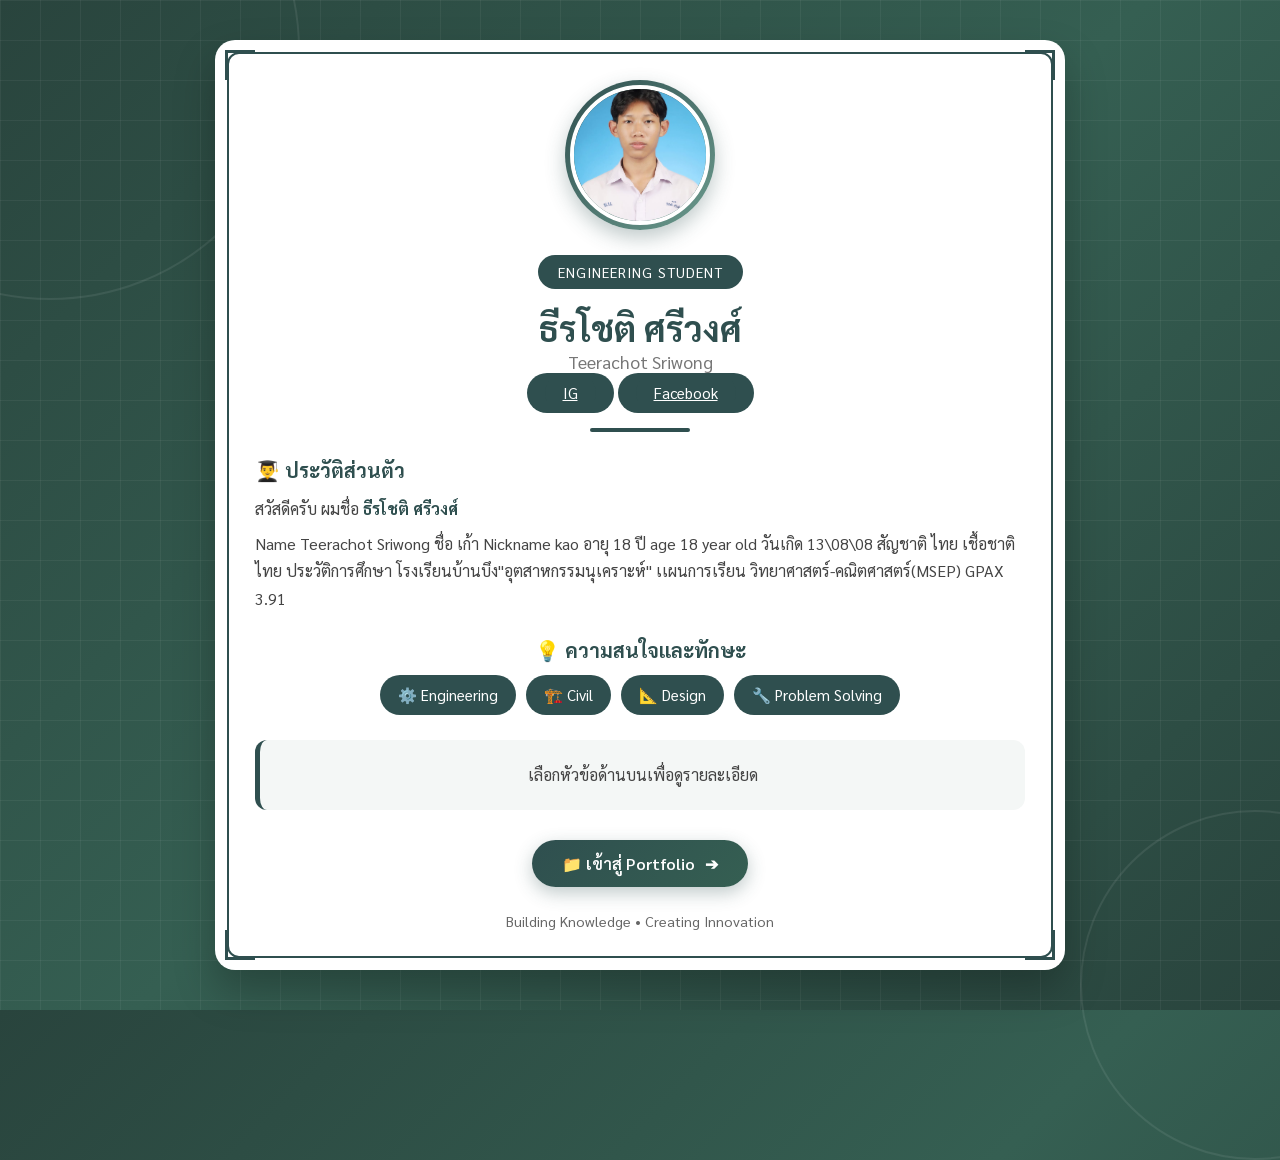
==== index.html @ f32a209f "Update index.html" ====
<!DOCTYPE html>
<html lang="th">
<head>
    <meta charset="UTF-8">
    <meta name="viewport" content="width=device-width, initial-scale=1.0">

    <meta name="description" content="Portfolio - Teerachot Sriwong">
    <title>โปรไฟล์ | Teerachot Sriwong</title>

    <link rel="preconnect" href="https://fonts.googleapis.com">
    <link rel="preconnect" href="https://fonts.gstatic.com" crossorigin>

    <link href="https://fonts.googleapis.com/css2?family=Sarabun:wght@300;400;600;700&display=swap" rel="stylesheet">

    <link rel="stylesheet" href="style.css">
</head>

<body>

    <!-- Background -->
    <div class="circle circle1"></div>
    <div class="circle circle2"></div>

    <div class="light l1"></div>
    <div class="light l2"></div>
    <div class="light l3"></div>
    <div class="light l4"></div>
    <div class="light l5"></div>
    <div class="light l6"></div>
    <div class="light l7"></div>
    <div class="light l8"></div>
    <div class="light l9"></div>
    <div class="light l10"></div>


    <!-- Main Profile -->
    <main class="card">

        <div class="corner tl"></div>
        <div class="corner tr"></div>
        <div class="corner bl"></div>
        <div class="corner br"></div>


        <!-- Profile Image -->
        <div class="profile-image">
            <img src="Kao.jpg" alt="รูปโปรไฟล์ Teerachot Sriwong">
        </div>


        <!-- Status -->
        <div class="badge">
            ENGINEERING STUDENT
        </div>


        <!-- Name -->
        <h1>
            ธีรโชติ ศรีวงศ์
        </h1>

        <p class="english-name">
            Teerachot Sriwong
        </p>

         <div>

            <button class="tag">
                <a href="https://www.instagram.com/tee_.xyz/" class="tag">
                    IG
                </a>
            </button>

            <button class="tag">
                <a href="https://www.facebook.com/teerachot.kup" class="tag">
                    Facebook
                </a>
            </button>

        </div>

        <div class="line"></div>


        <!-- About -->
        <section class="about">

            <h2>👨‍🎓 ประวัติส่วนตัว</h2>

            <p>
                สวัสดีครับ ผมชื่อ
                <span class="highlight">ธีรโชติ ศรีวงศ์</span>
            </p>

            <p>
                Name Teerachot Sriwong
                ชื่อ เก้า
                Nickname kao
                อายุ 18 ปี
                age 18 year old
                วันเกิด 13\08\08
                สัญชาติ ไทย
                เชื้อชาติ ไทย
                ประวัติการศึกษา โรงเรียนบ้านบึง"อุตสาหกรรมนุเคราะห์"
                เเผนการเรียน วิทยาศาสตร์-คณิตศาสตร์(MSEP)
                GPAX 3.91
            </p>

        </section>


        <!-- Skills -->
        <section class="skills">

            <h2>💡 ความสนใจและทักษะ</h2>

            <div class="tags">

                <button class="tag"
                    onclick="showInfo('engineering', event)">
                    ⚙️ Engineering
                </button>

                <button class="tag"
                    onclick="showInfo('civil', event)">
                    🏗️ Civil
                </button>

                <button class="tag"
                    onclick="showInfo('design', event)">
                    📐 Design
                </button>

                <button class="tag"
                    onclick="showInfo('problem', event)">
                    🔧 Problem Solving
                </button>

            </div>

        </section>


        <!-- Dynamic Info -->
        <div id="infoBox" class="info-box show">
            เลือกหัวข้อด้านบนเพื่อดูรายละเอียด
        </div>


        <!-- Portfolio Button -->
        <div class="next-btn-container">

            <a href="portfolio.html" class="next-btn">
                📁 เข้าสู่ Portfolio
                <span>➔</span>
            </a>

        </div>


        <footer class="footer">
            Building Knowledge • Creating Innovation
        </footer>

    </main>


    <script>

        const content = {

            engineering:
                "⚙️ Engineering คือการประยุกต์ใช้วิทยาศาสตร์ คณิตศาสตร์ และความคิดสร้างสรรค์เพื่อแก้ปัญหาในโลกจริง",

            civil:
                "🏗️ Civil Engineering เกี่ยวข้องกับการออกแบบและก่อสร้างอาคาร ถนน สะพาน เขื่อน และโครงสร้างพื้นฐาน",

            design:
                "📐 Design คือการออกแบบ วางแผน และพัฒนาระบบหรือโครงสร้างให้มีประสิทธิภาพและปลอดภัย",

            problem:
                "🔧 Problem Solving คือหัวใจของงานวิศวกรรมในการวิเคราะห์และแก้ปัญหาอย่างเป็นระบบ"

        };


        function showInfo(type, event) {

            const btn = event.currentTarget;

            document
                .querySelectorAll('.tag')
                .forEach(b => b.classList.remove('active'));

            btn.classList.add('active');

            const box = document.getElementById('infoBox');

            box.classList.remove('show');

            setTimeout(() => {

                box.innerHTML = content[type];

                box.classList.add('show');

            }, 150);

        }

    </script>

</body>
</html>
---- style.css ----
* {
    margin: 0;
    padding: 0;
    box-sizing: border-box;
}


body {

    font-family: 'Sarabun', sans-serif;

    min-height: 100vh;

    display: flex;
    justify-content: center;
    align-items: center;

    padding: 40px 20px;

    overflow-x: hidden;

    position: relative;

    background:
        linear-gradient(
            135deg,
            #29443d,
            #355f52,
            #29443d
        );
}


/* =========================
   BACKGROUND GRID
========================= */

body::before {

    content: "";

    position: absolute;

    inset: 0;

    background:

        linear-gradient(
            rgba(255,255,255,0.05) 1px,
            transparent 1px
        ),

        linear-gradient(
            90deg,
            rgba(255,255,255,0.05) 1px,
            transparent 1px
        );

    background-size: 40px 40px;

    animation: gridMove 20s linear infinite;

    pointer-events: none;
}


@keyframes gridMove {

    from {
        transform: translate(0,0);
    }

    to {
        transform: translate(-40px,-40px);
    }

}


/* =========================
   CIRCLES
========================= */

.circle {

    position: absolute;

    border:
        2px solid
        rgba(255,255,255,0.08);

    border-radius: 50%;

    pointer-events: none;
}


.circle1 {

    width: 500px;
    height: 500px;

    top: -200px;
    left: -200px;

    animation:
        rotateSlow 40s linear infinite;
}


.circle2 {

    width: 350px;
    height: 350px;

    bottom: -150px;
    right: -150px;

    animation:
        rotateSlow 30s linear infinite reverse;
}


@keyframes rotateSlow {

    from {
        transform: rotate(0deg);
    }

    to {
        transform: rotate(360deg);
    }

}


/* =========================
   FLOATING LIGHTS
========================= */

.light {

    position: absolute;

    top: -100px;

    width: 6px;
    height: 6px;

    border-radius: 50%;

    background: white;

    box-shadow:
        0 0 10px white,
        0 0 20px #b8ffe0,
        0 0 35px #7fffd4;

    animation:
        fall linear infinite,
        twinkle 3s ease-in-out infinite;

    pointer-events: none;
}


.l1 { left: 5%;  animation-duration: 12s; }
.l2 { left: 15%; animation-duration: 18s; }
.l3 { left: 25%; animation-duration: 15s; }
.l4 { left: 35%; animation-duration: 20s; }
.l5 { left: 45%; animation-duration: 13s; }
.l6 { left: 55%; animation-duration: 17s; }
.l7 { left: 65%; animation-duration: 14s; }
.l8 { left: 75%; animation-duration: 19s; }
.l9 { left: 85%; animation-duration: 16s; }
.l10 { left: 95%; animation-duration: 21s; }


@keyframes fall {

    from {
        transform: translateY(-100px);
    }

    to {
        transform: translateY(110vh);
    }

}


@keyframes twinkle {

    0%,100% {
        opacity: 0.2;
    }

    50% {
        opacity: 1;
    }

}


/* =========================
   MAIN CARD
========================= */

.card {

    position: relative;

    z-index: 10;

    width: 100%;
    max-width: 850px;

    background: white;

    border-radius: 20px;

    padding: 40px;

    text-align: center;

    box-shadow:
        0 20px 40px
        rgba(0,0,0,0.25);

    animation:
        fadeUp 1s ease;
}


.card::before {

    content: "";

    position: absolute;

    inset: 12px;

    border:
        2px solid #2f4f4f;

    border-radius: 12px;

    pointer-events: none;
}


/* =========================
   CORNER BRACKETS
========================= */

.corner {

    position: absolute;

    width: 30px;
    height: 30px;

    pointer-events: none;
}


.tl {

    top: 10px;
    left: 10px;

    border-top: 3px solid #2f4f4f;
    border-left: 3px solid #2f4f4f;
}


.tr {

    top: 10px;
    right: 10px;

    border-top: 3px solid #2f4f4f;
    border-right: 3px solid #2f4f4f;
}


.bl {

    bottom: 10px;
    left: 10px;

    border-bottom: 3px solid #2f4f4f;
    border-left: 3px solid #2f4f4f;
}


.br {

    bottom: 10px;
    right: 10px;

    border-bottom: 3px solid #2f4f4f;
    border-right: 3px solid #2f4f4f;
}


/* =========================
   PROFILE
========================= */

.profile-image {

    width: 150px;
    height: 150px;

    margin: 0 auto 15px;

    border-radius: 50%;

    padding: 5px;

    background:
        linear-gradient(
            135deg,
            #2f4f4f,
            #6c9b8e
        );

    box-shadow:
        0 8px 20px
        rgba(47,79,79,0.3);
}


.profile-image img {

    width: 100%;
    height: 100%;

    object-fit: cover;

    border-radius: 50%;

    border: 4px solid white;
}


.badge {

    display: inline-block;

    margin: 10px 0;

    padding: 8px 20px;

    background: #2f4f4f;

    color: white;

    border-radius: 30px;

    font-size: 0.9rem;

    letter-spacing: 1px;
}


h1 {

    color: #2f4f4f;

    font-size: 2.2rem;

    margin-top: 5px;
}


.english-name {

    color: #777;

    font-size: 1.1rem;
}


.subtitle {

    color: #555;

    font-size: 1.05rem;
}


.line {

    width: 100px;
    height: 4px;

    background: #2f4f4f;

    margin: 15px auto 25px;

    border-radius: 2px;
}


/* =========================
   ABOUT
========================= */

.about {

    margin-top: 10px;

    text-align: left;
}


.about h2,
.skills h2 {

    color: #2f4f4f;

    margin-bottom: 12px;

    font-size: 1.25rem;
}


.about p {

    color: #444;

    line-height: 1.7;

    margin-bottom: 8px;
}


.highlight {

    color: #2f4f4f;

    font-weight: 700;
}


/* =========================
   SKILLS TAGS
========================= */

.skills {

    margin-top: 25px;
}


.tags {

    display: flex;

    flex-wrap: wrap;

    justify-content: center;

    gap: 10px;
}


.tag {

    border: none;

    background: #2f4f4f;

    color: white;

    padding: 10px 18px;

    border-radius: 30px;

    cursor: pointer;

    font-family: inherit;

    font-size: 0.95rem;

    transition:
        all 0.3s ease;
}


.tag:hover {

    transform: translateY(-3px);

    background: #476f6f;
}


.tag.active {

    background: #5d8b8b;

    box-shadow:
        0 4px 10px
        rgba(0,0,0,0.15);
}


/* =========================
   INFO BOX
========================= */

.info-box {

    margin-top: 25px;

    background: #f4f7f6;

    padding: 20px;

    border-left:
        5px solid #2f4f4f;

    border-radius: 12px;

    opacity: 0;

    transform: translateY(10px);

    transition:
        all 0.4s ease;

    min-height: 70px;

    display: flex;

    align-items: center;

    justify-content: center;

    color: #444;

    line-height: 1.6;
}


.info-box.show {

    opacity: 1;

    transform: translateY(0);
}


/* =========================
   PORTFOLIO
========================= */

.portfolio-card {

    max-width: 850px;
}


.portfolio-name {

    color: #777;

    margin-top: -15px;
}


.project-list {

    display: flex;

    flex-direction: column;

    gap: 20px;

    text-align: left;
}


.project-card {

    background: #f4f7f6;

    padding: 25px;

    border-radius: 12px;

    border-left:
        5px solid #2f4f4f;

    box-shadow:
        0 4px 12px
        rgba(0,0,0,0.05);

    transition:
        all 0.3s ease;
}


.project-card:hover {

    transform: translateX(5px);

    box-shadow:
        0 6px 16px
        rgba(0,0,0,0.1);

    background: #eef3f1;
}


.project-tag {

    display: inline-block;

    padding: 4px 12px;

    background: #2f4f4f;

    color: white;

    font-size: 0.8rem;

    border-radius: 15px;

    margin-bottom: 10px;

    font-weight: 600;
}


.project-card h3 {

    color: #2f4f4f;

    font-size: 1.3rem;

    margin-bottom: 8px;
}


.project-card p {

    color: #444;

    line-height: 1.6;

    font-size: 0.98rem;
}


/* =========================
   BUTTONS
========================= */

.next-btn-container,
.btn-container {

    margin-top: 30px;
}


.next-btn,
.back-btn {

    display: inline-flex;

    align-items: center;

    justify-content: center;

    gap: 10px;

    padding: 13px 30px;

    background:
        linear-gradient(
            135deg,
            #2f4f4f,
            #355f52
        );

    color: white;

    text-decoration: none;

    border-radius: 30px;

    font-weight: 600;

    font-size: 1rem;

    box-shadow:
        0 6px 18px
        rgba(47,79,79,0.3);

    transition:
        all 0.3s ease;
}


.next-btn:hover,
.back-btn:hover {

    background:
        linear-gradient(
            135deg,
            #355f52,
            #476f6f
        );

    transform: translateY(-3px);

    box-shadow:
        0 10px 22px
        rgba(47,79,79,0.4);
}


.next-btn span,
.back-btn span {

    transition:
        transform 0.3s ease;
}


.next-btn:hover span {

    transform: translateX(5px);
}


.back-btn:hover span {

    transform: translateX(-4px);
}


/* =========================
   FOOTER
========================= */

.footer {

    margin-top: 25px;

    color: #666;

    font-size: 0.9rem;
}


/* =========================
   ANIMATION
========================= */

@keyframes fadeUp {

    from {

        opacity: 0;

        transform:
            translateY(40px);
    }

    to {

        opacity: 1;

        transform:
            translateY(0);
    }

}


/* =========================
   MOBILE
========================= */

@media (max-width: 768px) {

    body {

        padding: 20px 10px;

    }


    .card {

        padding: 30px 20px;

    }


    .profile-image {

        width: 120px;
        height: 120px;

    }


    h1 {

        font-size: 1.7rem;

    }


    .project-card {

        padding: 18px;

    }


    .tag {

        font-size: 0.85rem;

        padding: 8px 14px;

    }

}

/* =========================
   PROJECT IMAGES
========================= */

.project-image {
    width: 100%;
    height: 220px;
    margin-bottom: 18px;

    overflow: hidden;
    border-radius: 10px;

    background: #e8efec;
}

.project-image img {
    width: 100%;
    height: 100%;

    display: block;

    object-fit: cover;

    transition: transform 0.4s ease;
}

/* Zoom รูปเมื่อเอาเมาส์ชี้การ์ด */
.project-card:hover .project-image img {
    transform: scale(1.05);
}


/* =========================
   MOBILE PROJECT IMAGE
========================= */

@media (max-width: 768px) {

    .project-image {
        height: 180px;
    }

}
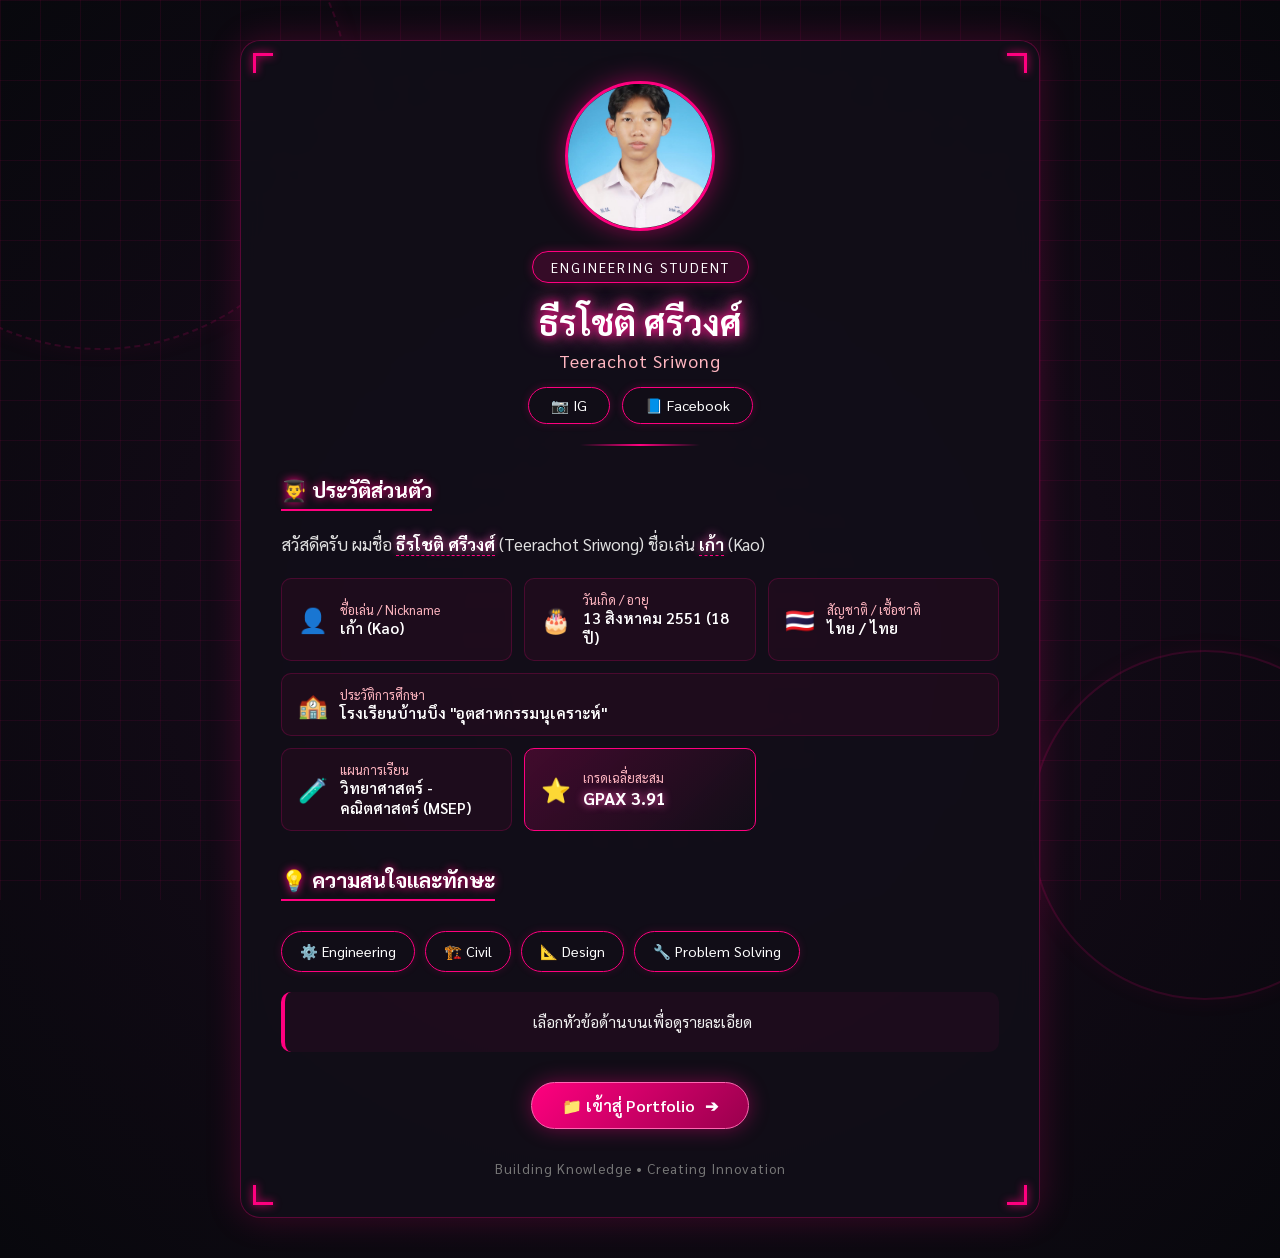
==== commit 02ffe0d0: "Update index.html" ====
--- a/index.html
+++ b/index.html
@@ -3,35 +3,401 @@
 <head>
     <meta charset="UTF-8">
     <meta name="viewport" content="width=device-width, initial-scale=1.0">
-
     <meta name="description" content="Portfolio - Teerachot Sriwong">
     <title>โปรไฟล์ | Teerachot Sriwong</title>
 
     <link rel="preconnect" href="https://fonts.googleapis.com">
     <link rel="preconnect" href="https://fonts.gstatic.com" crossorigin>
-
     <link href="https://fonts.googleapis.com/css2?family=Sarabun:wght@300;400;600;700&display=swap" rel="stylesheet">
 
-    <link rel="stylesheet" href="style.css">
+    <style>
+        :root {
+            --pink-main: #ff007f;
+            --pink-glow: #ff52b4;
+            --pink-light: #ffb6c1;
+            --bg-dark: #08080d;
+            --card-bg: rgba(18, 14, 24, 0.88);
+        }
+
+        * {
+            margin: 0;
+            padding: 0;
+            box-sizing: border-box;
+        }
+
+        body {
+            font-family: 'Sarabun', sans-serif;
+            min-height: 100vh;
+            display: flex;
+            justify-content: center;
+            align-items: center;
+            padding: 40px 20px;
+            position: relative;
+            background: radial-gradient(circle at center, #1b0c1e 0%, var(--bg-dark) 100%);
+            color: #ffffff;
+            overflow-x: hidden;
+        }
+
+        /* Cyberpunk Grid Background */
+        body::before {
+            content: "";
+            position: fixed;
+            inset: 0;
+            background: 
+                linear-gradient(rgba(255, 0, 127, 0.08) 1px, transparent 1px),
+                linear-gradient(90deg, rgba(255, 0, 127, 0.08) 1px, transparent 1px);
+            background-size: 40px 40px;
+            z-index: 0;
+        }
+
+        /* Background Animated Glows */
+        .circle {
+            position: fixed;
+            border: 2px solid rgba(255, 0, 127, 0.15);
+            border-radius: 50%;
+            pointer-events: none;
+            box-shadow: 0 0 25px rgba(255, 0, 127, 0.05);
+            z-index: 0;
+        }
+
+        .circle1 {
+            width: 500px;
+            height: 500px;
+            top: -150px;
+            left: -150px;
+            border-style: dashed;
+            animation: rotateSlow 30s linear infinite;
+        }
+
+        .circle2 {
+            width: 350px;
+            height: 350px;
+            bottom: -100px;
+            right: -100px;
+            animation: rotateSlow 20s linear infinite reverse;
+        }
+
+        @keyframes rotateSlow {
+            from { transform: rotate(0deg); }
+            to { transform: rotate(360deg); }
+        }
+
+        /* Main Profile Card */
+        .card {
+            position: relative;
+            z-index: 10;
+            width: 100%;
+            max-width: 800px;
+            background: var(--card-bg);
+            border-radius: 20px;
+            padding: 40px;
+            text-align: center;
+            backdrop-filter: blur(12px);
+            border: 1px solid rgba(255, 0, 127, 0.3);
+            box-shadow: 0 0 35px rgba(255, 0, 127, 0.2);
+        }
+
+        /* Neon Corner Brackets */
+        .corner {
+            position: absolute;
+            width: 20px;
+            height: 20px;
+            pointer-events: none;
+            filter: drop-shadow(0 0 4px var(--pink-main));
+        }
+
+        .tl { top: 12px; left: 12px; border-top: 3px solid var(--pink-main); border-left: 3px solid var(--pink-main); }
+        .tr { top: 12px; right: 12px; border-top: 3px solid var(--pink-main); border-right: 3px solid var(--pink-main); }
+        .bl { bottom: 12px; left: 12px; border-bottom: 3px solid var(--pink-main); border-left: 3px solid var(--pink-main); }
+        .br { bottom: 12px; right: 12px; border-bottom: 3px solid var(--pink-main); border-right: 3px solid var(--pink-main); }
+
+        /* Profile Image */
+        .profile-image {
+            width: 150px;
+            height: 150px;
+            margin: 0 auto 20px;
+            position: relative;
+        }
+
+        .profile-image img {
+            width: 100%;
+            height: 100%;
+            border-radius: 50%;
+            object-fit: cover;
+            border: 3px solid var(--pink-main);
+            box-shadow: 0 0 25px rgba(255, 0, 127, 0.5);
+            transition: transform 0.3s ease;
+        }
+
+        .profile-image img:hover {
+            transform: scale(1.05);
+            box-shadow: 0 0 35px var(--pink-glow);
+        }
+
+        /* Status Badge */
+        .badge {
+            display: inline-block;
+            padding: 6px 18px;
+            background: rgba(255, 0, 127, 0.15);
+            color: #ffffff;
+            border: 1px solid var(--pink-main);
+            border-radius: 30px;
+            font-size: 0.85rem;
+            letter-spacing: 2px;
+            box-shadow: 0 0 10px rgba(255, 0, 127, 0.3);
+            margin-bottom: 15px;
+        }
+
+        h1 {
+            font-size: 2.2rem;
+            color: #ffffff;
+            text-shadow: 0 0 10px var(--pink-main), 0 0 20px var(--pink-glow);
+            margin-bottom: 5px;
+        }
+
+        .english-name {
+            font-size: 1.1rem;
+            color: var(--pink-light);
+            margin-bottom: 15px;
+            letter-spacing: 1px;
+        }
+
+        /* Social Links */
+        .social-container {
+            display: flex;
+            justify-content: center;
+            gap: 12px;
+            margin-bottom: 20px;
+        }
+
+        .social-btn {
+            display: inline-block;
+            padding: 8px 22px;
+            background: rgba(18, 14, 24, 0.9);
+            border: 1px solid var(--pink-main);
+            color: #ffffff;
+            text-decoration: none;
+            border-radius: 25px;
+            font-size: 0.9rem;
+            transition: all 0.3s ease;
+            box-shadow: 0 0 8px rgba(255, 0, 127, 0.2);
+        }
+
+        .social-btn:hover {
+            background: var(--pink-main);
+            box-shadow: 0 0 20px var(--pink-glow);
+            transform: translateY(-2px);
+        }
+
+        .line {
+            width: 120px;
+            height: 2px;
+            background: linear-gradient(90deg, transparent, var(--pink-main), transparent);
+            margin: 20px auto 30px;
+        }
+
+        /* About Section */
+        .about {
+            text-align: left;
+            margin-bottom: 35px;
+        }
+
+        .about h2, .skills h2 {
+            font-size: 1.3rem;
+            color: #ffffff;
+            margin-bottom: 20px;
+            border-bottom: 2px solid var(--pink-main);
+            padding-bottom: 6px;
+            display: inline-block;
+            text-shadow: 0 0 8px var(--pink-main);
+        }
+
+        .intro-text {
+            font-size: 1.05rem;
+            color: #e0e0e0;
+            margin-bottom: 20px;
+            line-height: 1.6;
+        }
+
+        .highlight {
+            color: #ffffff;
+            font-weight: 700;
+            text-shadow: 0 0 8px var(--pink-glow);
+            border-bottom: 1px dashed var(--pink-main);
+        }
+
+        /* Info Grid */
+        .info-grid {
+            display: grid;
+            grid-template-columns: repeat(auto-fit, minmax(230px, 1fr));
+            gap: 12px;
+        }
+
+        .info-card {
+            background: rgba(255, 0, 127, 0.05);
+            border: 1px solid rgba(255, 0, 127, 0.2);
+            border-radius: 10px;
+            padding: 12px 16px;
+            display: flex;
+            align-items: center;
+            gap: 12px;
+            transition: all 0.3s ease;
+        }
+
+        .info-card:hover {
+            background: rgba(255, 0, 127, 0.12);
+            border-color: var(--pink-main);
+            transform: translateY(-2px);
+            box-shadow: 0 0 12px rgba(255, 0, 127, 0.25);
+        }
+
+        .info-card.full-width {
+            grid-column: 1 / -1;
+        }
+
+        .info-icon {
+            font-size: 1.5rem;
+        }
+
+        .info-content {
+            display: flex;
+            flex-direction: column;
+        }
+
+        .info-label {
+            font-size: 0.8rem;
+            color: var(--pink-light);
+        }
+
+        .info-value {
+            font-size: 0.95rem;
+            color: #ffffff;
+            font-weight: 600;
+        }
+
+        .gpax-card {
+            background: linear-gradient(135deg, rgba(255, 0, 127, 0.2), rgba(18, 14, 24, 0.9));
+            border-color: var(--pink-main);
+        }
+
+        .gpax-badge {
+            font-size: 1.1rem;
+            font-weight: 700;
+            color: #ffffff;
+            text-shadow: 0 0 8px var(--pink-glow);
+        }
+
+        /* Skills Tags */
+        .skills {
+            text-align: left;
+            margin-bottom: 20px;
+        }
+
+        .tags {
+            display: flex;
+            flex-wrap: wrap;
+            gap: 10px;
+            margin-top: 10px;
+        }
+
+        .tag-btn {
+            background: rgba(18, 14, 24, 0.9);
+            border: 1px solid var(--pink-main);
+            color: #ffffff;
+            padding: 10px 18px;
+            border-radius: 25px;
+            cursor: pointer;
+            font-family: inherit;
+            font-size: 0.9rem;
+            transition: all 0.3s ease;
+            box-shadow: 0 0 8px rgba(255, 0, 127, 0.15);
+        }
+
+        .tag-btn:hover, .tag-btn.active {
+            background: var(--pink-main);
+            box-shadow: 0 0 18px var(--pink-glow);
+            transform: translateY(-2px);
+        }
+
+        /* Dynamic Info Box */
+        .info-box {
+            margin-top: 20px;
+            background: rgba(255, 0, 127, 0.05);
+            padding: 18px;
+            border-left: 4px solid var(--pink-main);
+            border-radius: 10px;
+            opacity: 0;
+            transform: translateY(10px);
+            transition: all 0.3s ease;
+            min-height: 60px;
+            display: flex;
+            align-items: center;
+            justify-content: center;
+            text-align: center;
+            color: #f0f0f0;
+            font-size: 0.95rem;
+        }
+
+        .info-box.show {
+            opacity: 1;
+            transform: translateY(0);
+        }
+
+        /* Navigation Button */
+        .next-btn-container {
+            margin-top: 30px;
+        }
+
+        .next-btn {
+            display: inline-flex;
+            align-items: center;
+            gap: 10px;
+            padding: 12px 30px;
+            background: linear-gradient(135deg, #ff007f, #99004d);
+            color: #ffffff;
+            text-decoration: none;
+            border-radius: 30px;
+            font-weight: 600;
+            font-size: 1rem;
+            box-shadow: 0 0 20px rgba(255, 0, 127, 0.4);
+            transition: all 0.3s ease;
+            border: 1px solid #ff66b2;
+        }
+
+        .next-btn:hover {
+            background: linear-gradient(135deg, #ff3399, #ff007f);
+            transform: translateY(-2px);
+            box-shadow: 0 0 30px var(--pink-glow);
+        }
+
+        .next-btn span {
+            transition: transform 0.3s ease;
+        }
+
+        .next-btn:hover span {
+            transform: translateX(5px);
+        }
+
+        .footer {
+            margin-top: 30px;
+            color: #777;
+            font-size: 0.85rem;
+            letter-spacing: 1px;
+        }
+
+        @media (max-width: 600px) {
+            .card { padding: 25px 20px; }
+            .info-grid { grid-template-columns: 1fr; }
+            h1 { font-size: 1.8rem; }
+        }
+    </style>
 </head>
 
 <body>
 
-    <!-- Background -->
+    <!-- Background Glows -->
     <div class="circle circle1"></div>
     <div class="circle circle2"></div>
-
-    <div class="light l1"></div>
-    <div class="light l2"></div>
-    <div class="light l3"></div>
-    <div class="light l4"></div>
-    <div class="light l5"></div>
-    <div class="light l6"></div>
-    <div class="light l7"></div>
-    <div class="light l8"></div>
-    <div class="light l9"></div>
-    <div class="light l10"></div>
-
 
     <!-- Main Profile -->
     <main class="card">
@@ -41,122 +407,123 @@
         <div class="corner bl"></div>
         <div class="corner br"></div>
 
-
         <!-- Profile Image -->
         <div class="profile-image">
             <img src="Kao.jpg" alt="รูปโปรไฟล์ Teerachot Sriwong">
         </div>
 
-
         <!-- Status -->
         <div class="badge">
             ENGINEERING STUDENT
         </div>
 
-
         <!-- Name -->
-        <h1>
-            ธีรโชติ ศรีวงศ์
-        </h1>
-
-        <p class="english-name">
-            Teerachot Sriwong
-        </p>
-
-         <div>
-
-            <button class="tag">
-                <a href="https://www.instagram.com/tee_.xyz/" class="tag">
-                    IG
-                </a>
-            </button>
-
-            <button class="tag">
-                <a href="https://www.facebook.com/teerachot.kup" class="tag">
-                    Facebook
-                </a>
-            </button>
-
+        <h1>ธีรโชติ ศรีวงศ์</h1>
+        <p class="english-name">Teerachot Sriwong</p>
+
+        <!-- Social Links -->
+        <div class="social-container">
+            <a href="https://www.instagram.com/tee_.xyz/" target="_blank" rel="noopener noreferrer" class="social-btn">
+                📷 IG
+            </a>
+            <a href="https://www.facebook.com/teerachot.kup" target="_blank" rel="noopener noreferrer" class="social-btn">
+                📘 Facebook
+            </a>
         </div>
 
         <div class="line"></div>
 
-
-        <!-- About -->
+        <!-- About Section -->
         <section class="about">
-
             <h2>👨‍🎓 ประวัติส่วนตัว</h2>
 
-            <p>
-                สวัสดีครับ ผมชื่อ
-                <span class="highlight">ธีรโชติ ศรีวงศ์</span>
+            <p class="intro-text">
+                สวัสดีครับ ผมชื่อ <span class="highlight">ธีรโชติ ศรีวงศ์</span> (Teerachot Sriwong) ชื่อเล่น <span class="highlight">เก้า</span> (Kao)
             </p>
 
-            <p>
-                Name Teerachot Sriwong
-                ชื่อ เก้า
-                Nickname kao
-                อายุ 18 ปี
-                age 18 year old
-                วันเกิด 13\08\08
-                สัญชาติ ไทย
-                เชื้อชาติ ไทย
-                ประวัติการศึกษา โรงเรียนบ้านบึง"อุตสาหกรรมนุเคราะห์"
-                เเผนการเรียน วิทยาศาสตร์-คณิตศาสตร์(MSEP)
-                GPAX 3.91
-            </p>
-
+            <div class="info-grid">
+                <div class="info-card">
+                    <div class="info-icon">👤</div>
+                    <div class="info-content">
+                        <span class="info-label">ชื่อเล่น / Nickname</span>
+                        <span class="info-value">เก้า (Kao)</span>
+                    </div>
+                </div>
+
+                <div class="info-card">
+                    <div class="info-icon">🎂</div>
+                    <div class="info-content">
+                        <span class="info-label">วันเกิด / อายุ</span>
+                        <span class="info-value">13 สิงหาคม 2551 (18 ปี)</span>
+                    </div>
+                </div>
+
+                <div class="info-card">
+                    <div class="info-icon">🇹🇭</div>
+                    <div class="info-content">
+                        <span class="info-label">สัญชาติ / เชื้อชาติ</span>
+                        <span class="info-value">ไทย / ไทย</span>
+                    </div>
+                </div>
+
+                <div class="info-card full-width">
+                    <div class="info-icon">🏫</div>
+                    <div class="info-content">
+                        <span class="info-label">ประวัติการศึกษา</span>
+                        <span class="info-value">โรงเรียนบ้านบึง "อุตสาหกรรมนุเคราะห์"</span>
+                    </div>
+                </div>
+
+                <div class="info-card">
+                    <div class="info-icon">🧪</div>
+                    <div class="info-content">
+                        <span class="info-label">แผนการเรียน</span>
+                        <span class="info-value">วิทยาศาสตร์ - คณิตศาสตร์ (MSEP)</span>
+                    </div>
+                </div>
+
+                <div class="info-card gpax-card">
+                    <div class="info-icon">⭐</div>
+                    <div class="info-content">
+                        <span class="info-label">เกรดเฉลี่ยสะสม</span>
+                        <span class="gpax-badge">GPAX 3.91</span>
+                    </div>
+                </div>
+            </div>
         </section>
 
-
-        <!-- Skills -->
+        <!-- Skills Section -->
         <section class="skills">
-
             <h2>💡 ความสนใจและทักษะ</h2>
 
             <div class="tags">
-
-                <button class="tag"
-                    onclick="showInfo('engineering', event)">
+                <button class="tag-btn" onclick="showInfo('engineering', event)">
                     ⚙️ Engineering
                 </button>
-
-                <button class="tag"
-                    onclick="showInfo('civil', event)">
+                <button class="tag-btn" onclick="showInfo('civil', event)">
                     🏗️ Civil
                 </button>
-
-                <button class="tag"
-                    onclick="showInfo('design', event)">
+                <button class="tag-btn" onclick="showInfo('design', event)">
                     📐 Design
                 </button>
-
-                <button class="tag"
-                    onclick="showInfo('problem', event)">
+                <button class="tag-btn" onclick="showInfo('problem', event)">
                     🔧 Problem Solving
                 </button>
-
             </div>
-
         </section>
 
-
-        <!-- Dynamic Info -->
+        <!-- Dynamic Info Box -->
         <div id="infoBox" class="info-box show">
             เลือกหัวข้อด้านบนเพื่อดูรายละเอียด
         </div>
 
-
         <!-- Portfolio Button -->
         <div class="next-btn-container">
-
             <a href="portfolio.html" class="next-btn">
                 📁 เข้าสู่ Portfolio
                 <span>➔</span>
             </a>
-
         </div>
-
 
         <footer class="footer">
             Building Knowledge • Creating Innovation
@@ -164,50 +531,28 @@
 
     </main>
 
-
     <script>
-
         const content = {
-
-            engineering:
-                "⚙️ Engineering คือการประยุกต์ใช้วิทยาศาสตร์ คณิตศาสตร์ และความคิดสร้างสรรค์เพื่อแก้ปัญหาในโลกจริง",
-
-            civil:
-                "🏗️ Civil Engineering เกี่ยวข้องกับการออกแบบและก่อสร้างอาคาร ถนน สะพาน เขื่อน และโครงสร้างพื้นฐาน",
-
-            design:
-                "📐 Design คือการออกแบบ วางแผน และพัฒนาระบบหรือโครงสร้างให้มีประสิทธิภาพและปลอดภัย",
-
-            problem:
-                "🔧 Problem Solving คือหัวใจของงานวิศวกรรมในการวิเคราะห์และแก้ปัญหาอย่างเป็นระบบ"
-
+            engineering: "⚙️ Engineering คือการประยุกต์ใช้วิทยาศาสตร์ คณิตศาสตร์ และความคิดสร้างสรรค์เพื่อแก้ปัญหาในโลกจริง",
+            civil: "🏗️ Civil Engineering เกี่ยวข้องกับการออกแบบและก่อสร้างอาคาร ถนน สะพาน เขื่อน และโครงสร้างพื้นฐาน",
+            design: "📐 Design คือการออกแบบ วางแผน และพัฒนาระบบหรือโครงสร้างให้มีประสิทธิภาพและปลอดภัย",
+            problem: "🔧 Problem Solving คือหัวใจของงานวิศวกรรมในการวิเคราะห์และแก้ปัญหาอย่างเป็นระบบ"
         };
 
-
         function showInfo(type, event) {
-
             const btn = event.currentTarget;
 
-            document
-                .querySelectorAll('.tag')
-                .forEach(b => b.classList.remove('active'));
-
+            document.querySelectorAll('.tag-btn').forEach(b => b.classList.remove('active'));
             btn.classList.add('active');
 
             const box = document.getElementById('infoBox');
-
             box.classList.remove('show');
 
             setTimeout(() => {
-
                 box.innerHTML = content[type];
-
                 box.classList.add('show');
-
             }, 150);
-
-        }
-
+        }
     </script>
 
 </body>
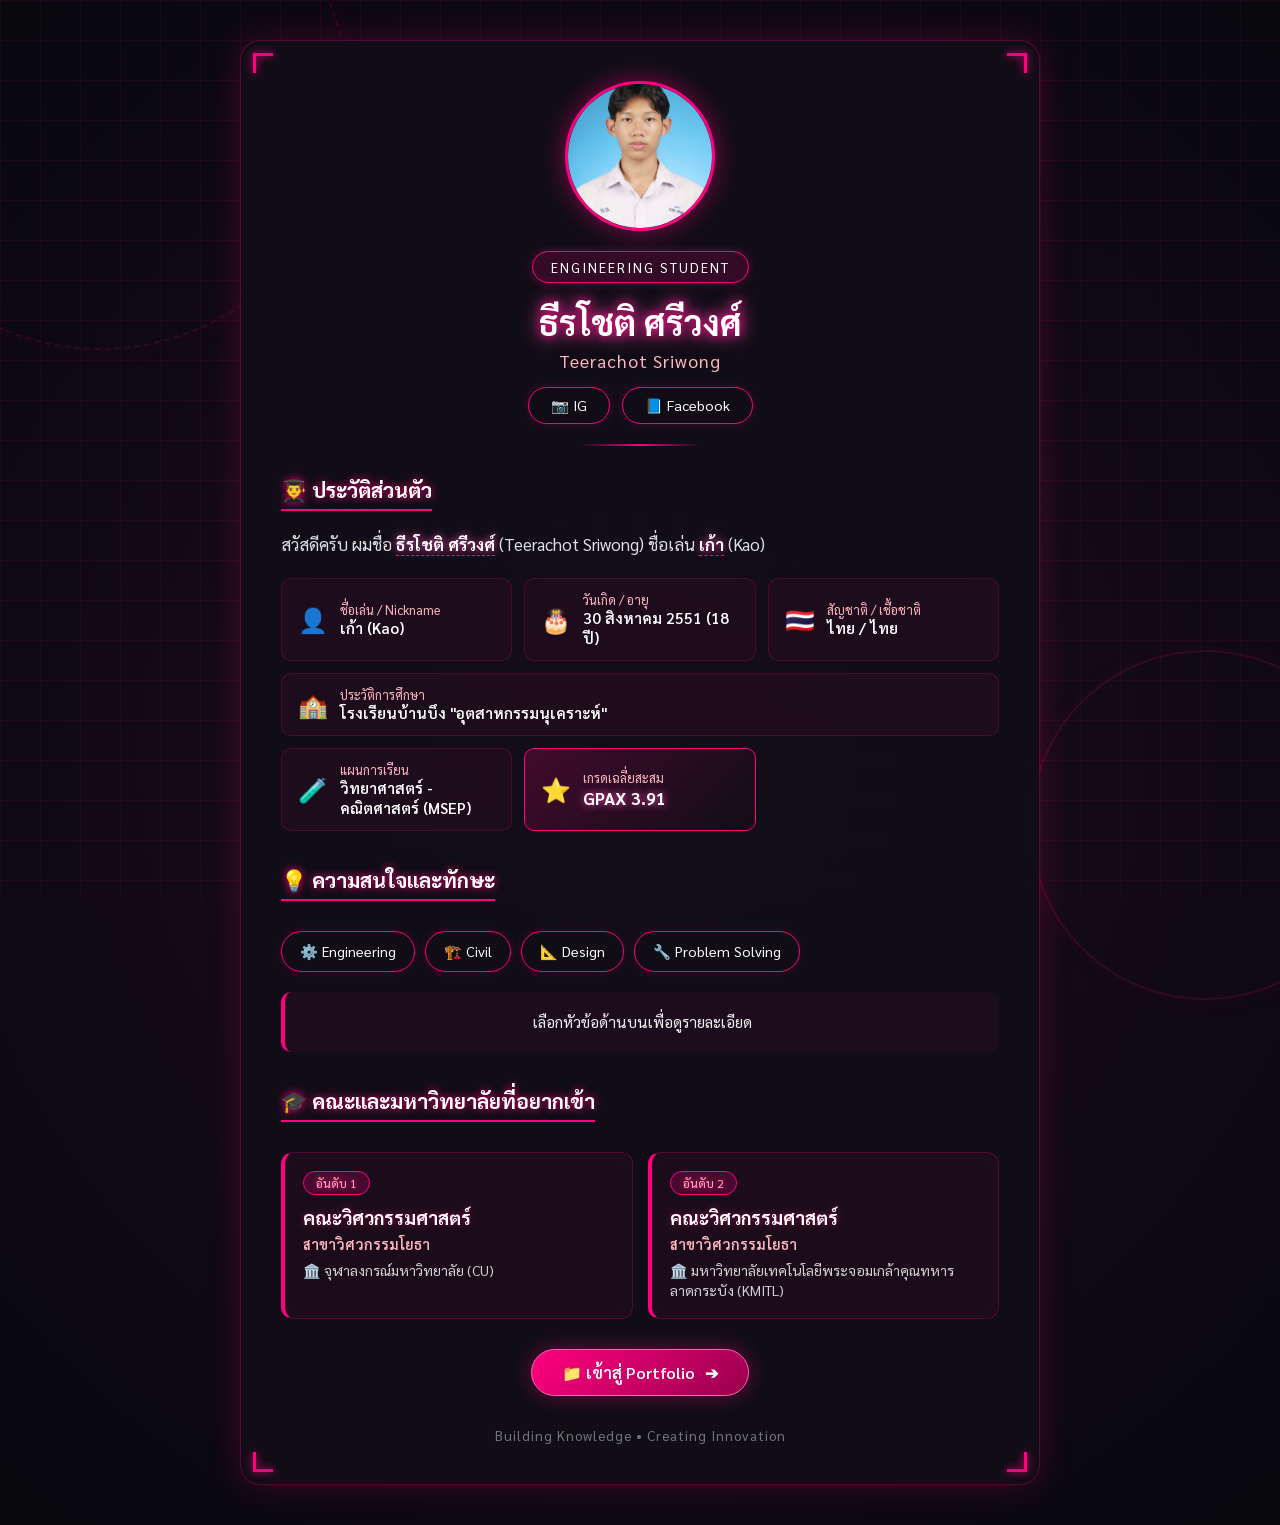
==== commit ccd7cb09: "Update index.html" ====
--- a/index.html
+++ b/index.html
@@ -202,7 +202,7 @@
             margin-bottom: 35px;
         }
 
-        .about h2, .skills h2 {
+        .about h2, .skills h2, .target-section h2 {
             font-size: 1.3rem;
             color: #ffffff;
             margin-bottom: 20px;
@@ -343,6 +343,69 @@
             transform: translateY(0);
         }
 
+        /* Target Faculty Section */
+        .target-section {
+            text-align: left;
+            margin-top: 35px;
+            margin-bottom: 25px;
+        }
+
+        .target-grid {
+            display: grid;
+            grid-template-columns: repeat(auto-fit, minmax(240px, 1fr));
+            gap: 15px;
+            margin-top: 10px;
+        }
+
+        .target-card {
+            background: rgba(255, 0, 127, 0.05);
+            border: 1px solid rgba(255, 0, 127, 0.25);
+            border-left: 4px solid var(--pink-main);
+            border-radius: 12px;
+            padding: 18px;
+            transition: all 0.3s ease;
+            backdrop-filter: blur(5px);
+        }
+
+        .target-card:hover {
+            background: rgba(255, 0, 127, 0.12);
+            border-color: var(--pink-main);
+            transform: translateY(-3px);
+            box-shadow: 0 0 15px rgba(255, 0, 127, 0.3);
+        }
+
+        .target-badge {
+            display: inline-block;
+            padding: 3px 12px;
+            background: rgba(255, 0, 127, 0.2);
+            border: 1px solid var(--pink-main);
+            border-radius: 15px;
+            font-size: 0.75rem;
+            color: var(--pink-light);
+            margin-bottom: 10px;
+            text-shadow: 0 0 5px var(--pink-main);
+        }
+
+        .target-card h3 {
+            font-size: 1.15rem;
+            color: #ffffff;
+            margin-bottom: 6px;
+            text-shadow: 0 0 6px rgba(255, 0, 127, 0.5);
+        }
+
+        .faculty-sub {
+            font-size: 0.9rem;
+            color: var(--pink-light);
+            margin-bottom: 8px;
+            font-weight: 600;
+        }
+
+        .university-name {
+            font-size: 0.88rem;
+            color: #d1d1d1;
+            line-height: 1.4;
+        }
+
         /* Navigation Button */
         .next-btn-container {
             margin-top: 30px;
@@ -387,7 +450,7 @@
 
         @media (max-width: 600px) {
             .card { padding: 25px 20px; }
-            .info-grid { grid-template-columns: 1fr; }
+            .info-grid, .target-grid { grid-template-columns: 1fr; }
             h1 { font-size: 1.8rem; }
         }
     </style>
@@ -454,7 +517,7 @@
                     <div class="info-icon">🎂</div>
                     <div class="info-content">
                         <span class="info-label">วันเกิด / อายุ</span>
-                        <span class="info-value">13 สิงหาคม 2551 (18 ปี)</span>
+                        <span class="info-value">30 สิงหาคม 2551 (18 ปี)</span>
                     </div>
                 </div>
 
@@ -517,6 +580,27 @@
             เลือกหัวข้อด้านบนเพื่อดูรายละเอียด
         </div>
 
+        <!-- Target Faculty & University Section -->
+        <section class="target-section">
+            <h2>🎓 คณะและมหาวิทยาลัยที่อยากเข้า</h2>
+
+            <div class="target-grid">
+                <div class="target-card">
+                    <span class="target-badge">อันดับ 1</span>
+                    <h3>คณะวิศวกรรมศาสตร์</h3>
+                    <p class="faculty-sub">สาขาวิศวกรรมโยธา</p>
+                    <p class="university-name">🏛️ จุฬาลงกรณ์มหาวิทยาลัย (CU)</p>
+                </div>
+
+                <div class="target-card">
+                    <span class="target-badge">อันดับ 2</span>
+                    <h3>คณะวิศวกรรมศาสตร์</h3>
+                    <p class="faculty-sub">สาขาวิศวกรรมโยธา </p>
+                    <p class="university-name">🏛️ มหาวิทยาลัยเทคโนโลยีพระจอมเกล้าคุณทหารลาดกระบัง (KMITL)</p>
+                </div>
+            </div>
+        </section>
+
         <!-- Portfolio Button -->
         <div class="next-btn-container">
             <a href="portfolio.html" class="next-btn">
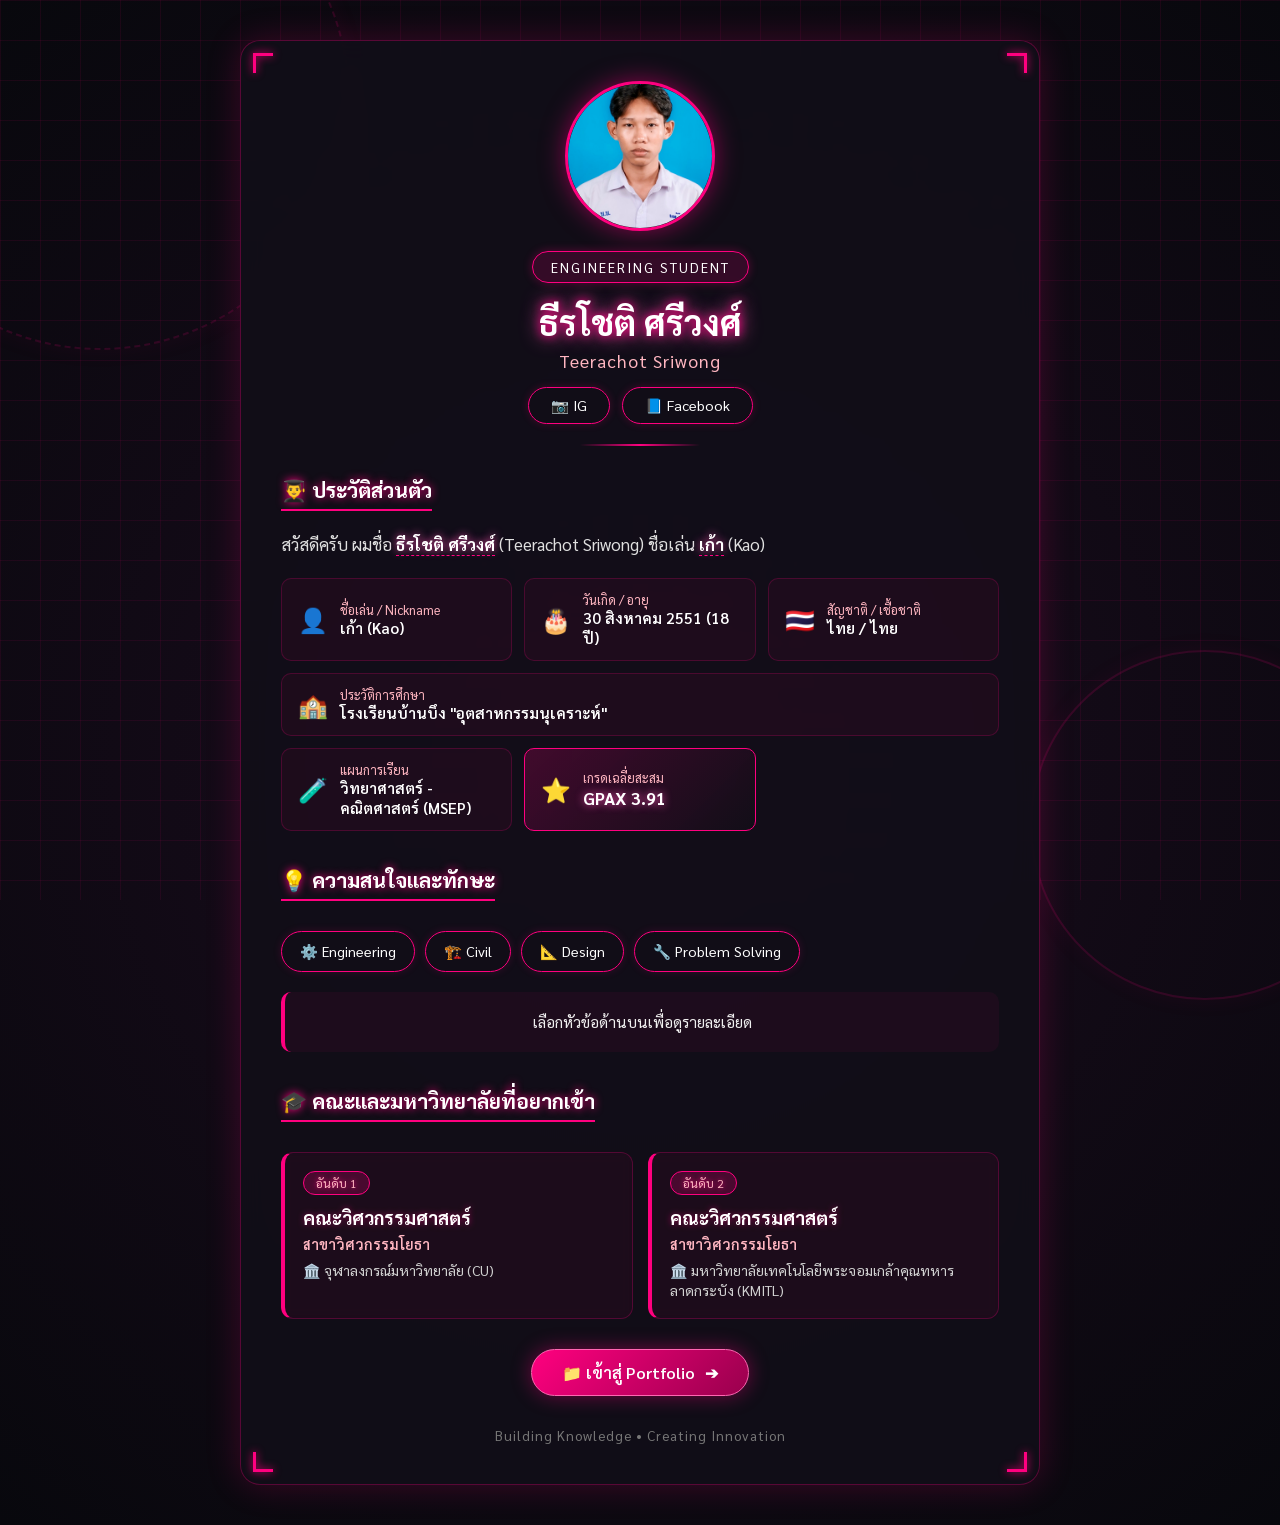
==== commit 9dbe1c03: "Update index.html" ====
--- a/index.html
+++ b/index.html
@@ -472,7 +472,7 @@
 
         <!-- Profile Image -->
         <div class="profile-image">
-            <img src="Kao.jpg" alt="รูปโปรไฟล์ Teerachot Sriwong">
+            <img src="IMG_0790.jpeg" alt="รูปโปรไฟล์ Teerachot Sriwong">
         </div>
 
         <!-- Status -->
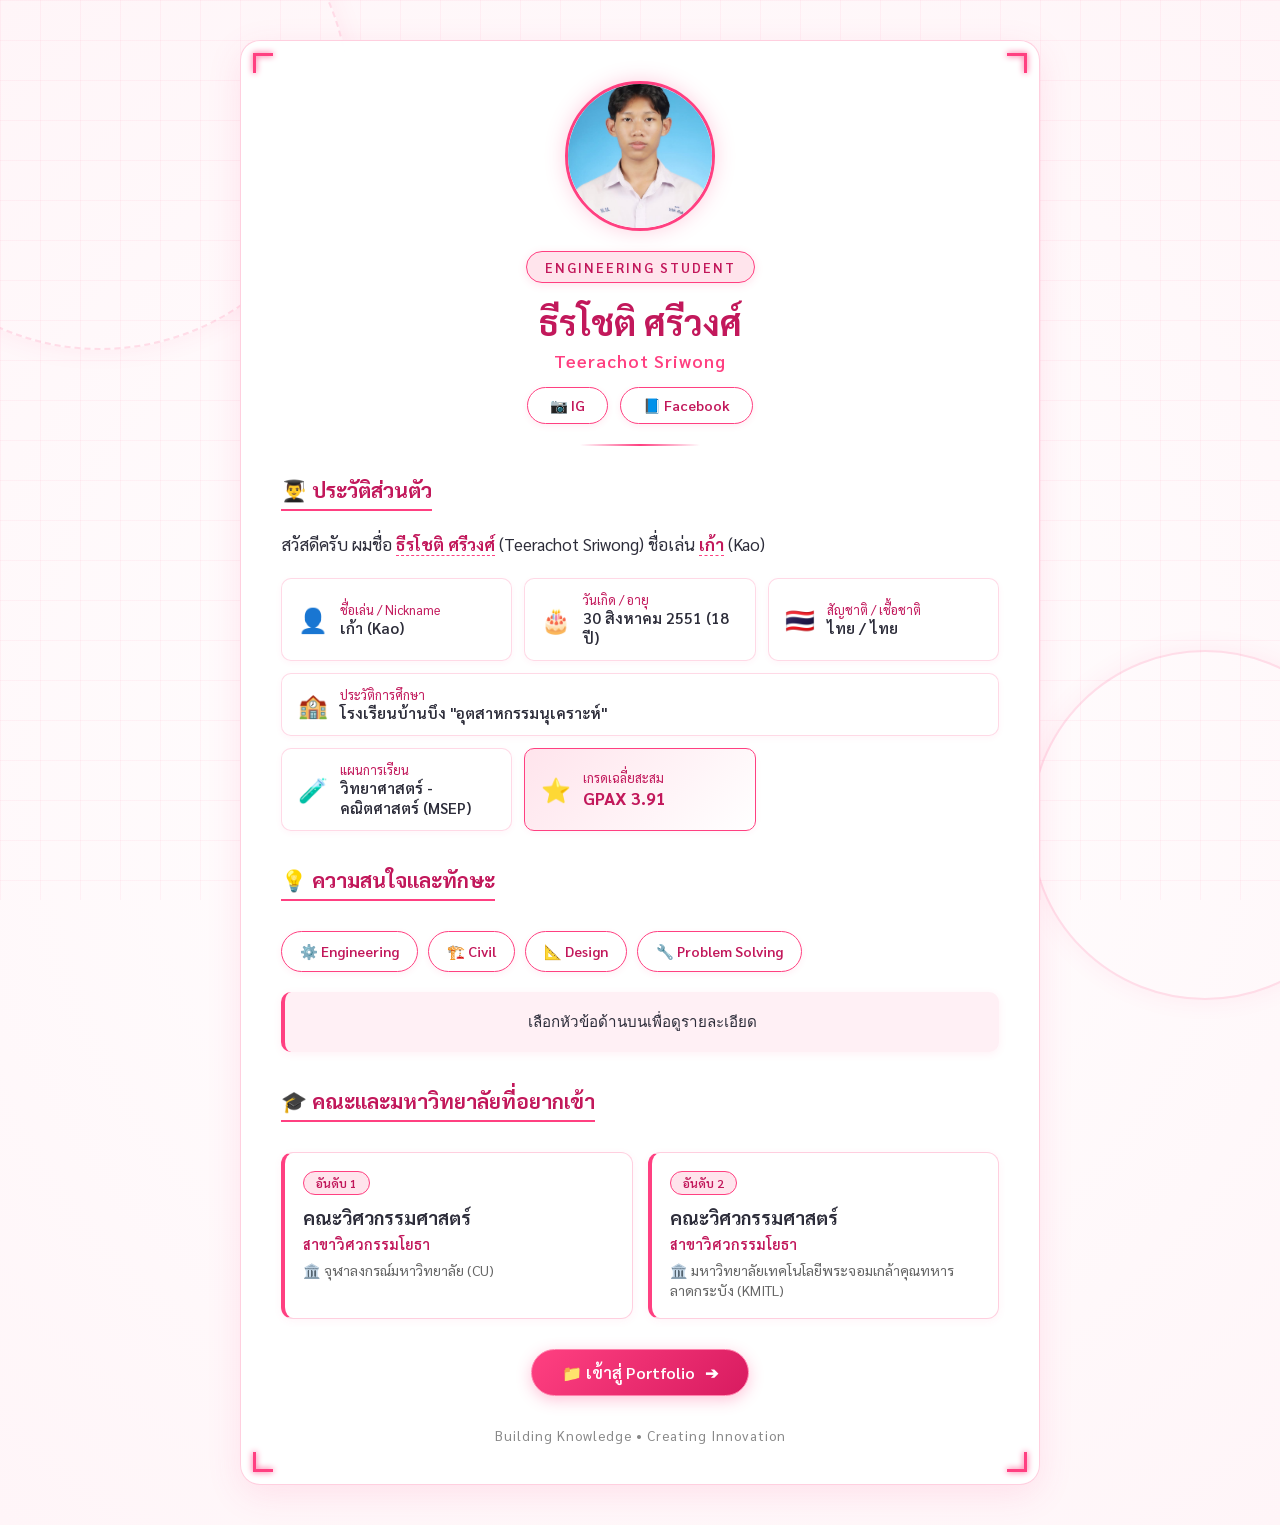
==== commit 5e2e7444: "Update index.html" ====
--- a/index.html
+++ b/index.html
@@ -12,11 +12,14 @@
 
     <style>
         :root {
-            --pink-main: #ff007f;
-            --pink-glow: #ff52b4;
-            --pink-light: #ffb6c1;
-            --bg-dark: #08080d;
-            --card-bg: rgba(18, 14, 24, 0.88);
+            --pink-main: #ff4081;
+            --pink-dark: #c2185b;
+            --pink-glow: rgba(255, 64, 129, 0.35);
+            --pink-light: #ffe4ec;
+            --bg-light: #fff5f8;
+            --card-bg: rgba(255, 255, 255, 0.94);
+            --text-main: #2d2d3a;
+            --text-muted: #666666;
         }
 
         * {
@@ -33,19 +36,19 @@
             align-items: center;
             padding: 40px 20px;
             position: relative;
-            background: radial-gradient(circle at center, #1b0c1e 0%, var(--bg-dark) 100%);
-            color: #ffffff;
+            background: radial-gradient(circle at center, #ffffff 0%, var(--bg-light) 100%);
+            color: var(--text-main);
             overflow-x: hidden;
         }
 
-        /* Cyberpunk Grid Background */
+        /* Subtle Pink Grid Background */
         body::before {
             content: "";
             position: fixed;
             inset: 0;
             background: 
-                linear-gradient(rgba(255, 0, 127, 0.08) 1px, transparent 1px),
-                linear-gradient(90deg, rgba(255, 0, 127, 0.08) 1px, transparent 1px);
+                linear-gradient(rgba(255, 64, 129, 0.05) 1px, transparent 1px),
+                linear-gradient(90deg, rgba(255, 64, 129, 0.05) 1px, transparent 1px);
             background-size: 40px 40px;
             z-index: 0;
         }
@@ -53,10 +56,10 @@
         /* Background Animated Glows */
         .circle {
             position: fixed;
-            border: 2px solid rgba(255, 0, 127, 0.15);
+            border: 2px solid rgba(255, 64, 129, 0.15);
             border-radius: 50%;
             pointer-events: none;
-            box-shadow: 0 0 25px rgba(255, 0, 127, 0.05);
+            box-shadow: 0 0 25px rgba(255, 64, 129, 0.08);
             z-index: 0;
         }
 
@@ -93,8 +96,8 @@
             padding: 40px;
             text-align: center;
             backdrop-filter: blur(12px);
-            border: 1px solid rgba(255, 0, 127, 0.3);
-            box-shadow: 0 0 35px rgba(255, 0, 127, 0.2);
+            border: 1px solid rgba(255, 64, 129, 0.25);
+            box-shadow: 0 10px 35px rgba(255, 64, 129, 0.12);
         }
 
         /* Neon Corner Brackets */
@@ -103,7 +106,7 @@
             width: 20px;
             height: 20px;
             pointer-events: none;
-            filter: drop-shadow(0 0 4px var(--pink-main));
+            filter: drop-shadow(0 0 3px var(--pink-main));
         }
 
         .tl { top: 12px; left: 12px; border-top: 3px solid var(--pink-main); border-left: 3px solid var(--pink-main); }
@@ -125,41 +128,42 @@
             border-radius: 50%;
             object-fit: cover;
             border: 3px solid var(--pink-main);
-            box-shadow: 0 0 25px rgba(255, 0, 127, 0.5);
+            box-shadow: 0 0 20px rgba(255, 64, 129, 0.25);
             transition: transform 0.3s ease;
         }
 
         .profile-image img:hover {
             transform: scale(1.05);
-            box-shadow: 0 0 35px var(--pink-glow);
+            box-shadow: 0 0 30px var(--pink-glow);
         }
 
         /* Status Badge */
         .badge {
             display: inline-block;
             padding: 6px 18px;
-            background: rgba(255, 0, 127, 0.15);
-            color: #ffffff;
+            background: var(--pink-light);
+            color: var(--pink-dark);
             border: 1px solid var(--pink-main);
             border-radius: 30px;
             font-size: 0.85rem;
+            font-weight: 600;
             letter-spacing: 2px;
-            box-shadow: 0 0 10px rgba(255, 0, 127, 0.3);
+            box-shadow: 0 2px 8px rgba(255, 64, 129, 0.15);
             margin-bottom: 15px;
         }
 
         h1 {
             font-size: 2.2rem;
-            color: #ffffff;
-            text-shadow: 0 0 10px var(--pink-main), 0 0 20px var(--pink-glow);
+            color: var(--pink-dark);
             margin-bottom: 5px;
         }
 
         .english-name {
             font-size: 1.1rem;
-            color: var(--pink-light);
+            color: var(--pink-main);
             margin-bottom: 15px;
             letter-spacing: 1px;
+            font-weight: 600;
         }
 
         /* Social Links */
@@ -173,19 +177,21 @@
         .social-btn {
             display: inline-block;
             padding: 8px 22px;
-            background: rgba(18, 14, 24, 0.9);
+            background: #ffffff;
             border: 1px solid var(--pink-main);
-            color: #ffffff;
+            color: var(--pink-dark);
             text-decoration: none;
             border-radius: 25px;
             font-size: 0.9rem;
+            font-weight: 600;
             transition: all 0.3s ease;
-            box-shadow: 0 0 8px rgba(255, 0, 127, 0.2);
+            box-shadow: 0 2px 6px rgba(255, 64, 129, 0.1);
         }
 
         .social-btn:hover {
             background: var(--pink-main);
-            box-shadow: 0 0 20px var(--pink-glow);
+            color: #ffffff;
+            box-shadow: 0 0 15px var(--pink-glow);
             transform: translateY(-2px);
         }
 
@@ -204,25 +210,23 @@
 
         .about h2, .skills h2, .target-section h2 {
             font-size: 1.3rem;
-            color: #ffffff;
+            color: var(--pink-dark);
             margin-bottom: 20px;
             border-bottom: 2px solid var(--pink-main);
             padding-bottom: 6px;
             display: inline-block;
-            text-shadow: 0 0 8px var(--pink-main);
         }
 
         .intro-text {
             font-size: 1.05rem;
-            color: #e0e0e0;
+            color: var(--text-main);
             margin-bottom: 20px;
             line-height: 1.6;
         }
 
         .highlight {
-            color: #ffffff;
+            color: var(--pink-dark);
             font-weight: 700;
-            text-shadow: 0 0 8px var(--pink-glow);
             border-bottom: 1px dashed var(--pink-main);
         }
 
@@ -234,21 +238,22 @@
         }
 
         .info-card {
-            background: rgba(255, 0, 127, 0.05);
-            border: 1px solid rgba(255, 0, 127, 0.2);
+            background: #ffffff;
+            border: 1px solid rgba(255, 64, 129, 0.2);
             border-radius: 10px;
             padding: 12px 16px;
             display: flex;
             align-items: center;
             gap: 12px;
             transition: all 0.3s ease;
+            box-shadow: 0 2px 6px rgba(255, 64, 129, 0.05);
         }
 
         .info-card:hover {
-            background: rgba(255, 0, 127, 0.12);
+            background: #fff0f5;
             border-color: var(--pink-main);
             transform: translateY(-2px);
-            box-shadow: 0 0 12px rgba(255, 0, 127, 0.25);
+            box-shadow: 0 4px 12px rgba(255, 64, 129, 0.15);
         }
 
         .info-card.full-width {
@@ -266,25 +271,24 @@
 
         .info-label {
             font-size: 0.8rem;
-            color: var(--pink-light);
+            color: var(--pink-dark);
         }
 
         .info-value {
             font-size: 0.95rem;
-            color: #ffffff;
+            color: var(--text-main);
             font-weight: 600;
         }
 
         .gpax-card {
-            background: linear-gradient(135deg, rgba(255, 0, 127, 0.2), rgba(18, 14, 24, 0.9));
+            background: linear-gradient(135deg, var(--pink-light), #ffffff);
             border-color: var(--pink-main);
         }
 
         .gpax-badge {
             font-size: 1.1rem;
             font-weight: 700;
-            color: #ffffff;
-            text-shadow: 0 0 8px var(--pink-glow);
+            color: var(--pink-dark);
         }
 
         /* Skills Tags */
@@ -301,28 +305,30 @@
         }
 
         .tag-btn {
-            background: rgba(18, 14, 24, 0.9);
+            background: #ffffff;
             border: 1px solid var(--pink-main);
-            color: #ffffff;
+            color: var(--pink-dark);
             padding: 10px 18px;
             border-radius: 25px;
             cursor: pointer;
             font-family: inherit;
             font-size: 0.9rem;
+            font-weight: 600;
             transition: all 0.3s ease;
-            box-shadow: 0 0 8px rgba(255, 0, 127, 0.15);
+            box-shadow: 0 2px 6px rgba(255, 64, 129, 0.08);
         }
 
         .tag-btn:hover, .tag-btn.active {
             background: var(--pink-main);
-            box-shadow: 0 0 18px var(--pink-glow);
+            color: #ffffff;
+            box-shadow: 0 0 15px var(--pink-glow);
             transform: translateY(-2px);
         }
 
         /* Dynamic Info Box */
         .info-box {
             margin-top: 20px;
-            background: rgba(255, 0, 127, 0.05);
+            background: #fff0f5;
             padding: 18px;
             border-left: 4px solid var(--pink-main);
             border-radius: 10px;
@@ -334,8 +340,10 @@
             align-items: center;
             justify-content: center;
             text-align: center;
-            color: #f0f0f0;
+            color: var(--text-main);
             font-size: 0.95rem;
+            font-weight: 500;
+            box-shadow: 0 2px 8px rgba(255, 64, 129, 0.08);
         }
 
         .info-box.show {
@@ -358,51 +366,50 @@
         }
 
         .target-card {
-            background: rgba(255, 0, 127, 0.05);
-            border: 1px solid rgba(255, 0, 127, 0.25);
+            background: #ffffff;
+            border: 1px solid rgba(255, 64, 129, 0.25);
             border-left: 4px solid var(--pink-main);
             border-radius: 12px;
             padding: 18px;
             transition: all 0.3s ease;
-            backdrop-filter: blur(5px);
+            box-shadow: 0 2px 8px rgba(255, 64, 129, 0.06);
         }
 
         .target-card:hover {
-            background: rgba(255, 0, 127, 0.12);
+            background: #fff0f5;
             border-color: var(--pink-main);
             transform: translateY(-3px);
-            box-shadow: 0 0 15px rgba(255, 0, 127, 0.3);
+            box-shadow: 0 4px 15px rgba(255, 64, 129, 0.15);
         }
 
         .target-badge {
             display: inline-block;
             padding: 3px 12px;
-            background: rgba(255, 0, 127, 0.2);
+            background: var(--pink-light);
             border: 1px solid var(--pink-main);
             border-radius: 15px;
             font-size: 0.75rem;
-            color: var(--pink-light);
+            font-weight: 600;
+            color: var(--pink-dark);
             margin-bottom: 10px;
-            text-shadow: 0 0 5px var(--pink-main);
         }
 
         .target-card h3 {
             font-size: 1.15rem;
-            color: #ffffff;
+            color: var(--text-main);
             margin-bottom: 6px;
-            text-shadow: 0 0 6px rgba(255, 0, 127, 0.5);
         }
 
         .faculty-sub {
             font-size: 0.9rem;
-            color: var(--pink-light);
+            color: var(--pink-dark);
             margin-bottom: 8px;
             font-weight: 600;
         }
 
         .university-name {
             font-size: 0.88rem;
-            color: #d1d1d1;
+            color: var(--text-muted);
             line-height: 1.4;
         }
 
@@ -416,21 +423,21 @@
             align-items: center;
             gap: 10px;
             padding: 12px 30px;
-            background: linear-gradient(135deg, #ff007f, #99004d);
+            background: linear-gradient(135deg, #ff4081, #d81b60);
             color: #ffffff;
             text-decoration: none;
             border-radius: 30px;
             font-weight: 600;
             font-size: 1rem;
-            box-shadow: 0 0 20px rgba(255, 0, 127, 0.4);
+            box-shadow: 0 4px 15px rgba(255, 64, 129, 0.3);
             transition: all 0.3s ease;
-            border: 1px solid #ff66b2;
+            border: 1px solid #ff80ab;
         }
 
         .next-btn:hover {
-            background: linear-gradient(135deg, #ff3399, #ff007f);
+            background: linear-gradient(135deg, #ff80ab, #ff4081);
             transform: translateY(-2px);
-            box-shadow: 0 0 30px var(--pink-glow);
+            box-shadow: 0 6px 20px rgba(255, 64, 129, 0.4);
         }
 
         .next-btn span {
@@ -443,7 +450,7 @@
 
         .footer {
             margin-top: 30px;
-            color: #777;
+            color: #888888;
             font-size: 0.85rem;
             letter-spacing: 1px;
         }
@@ -472,7 +479,7 @@
 
         <!-- Profile Image -->
         <div class="profile-image">
-            <img src="IMG_0790.jpeg" alt="รูปโปรไฟล์ Teerachot Sriwong">
+            <img src="Kao.jpg" alt="รูปโปรไฟล์ Teerachot Sriwong">
         </div>
 
         <!-- Status -->
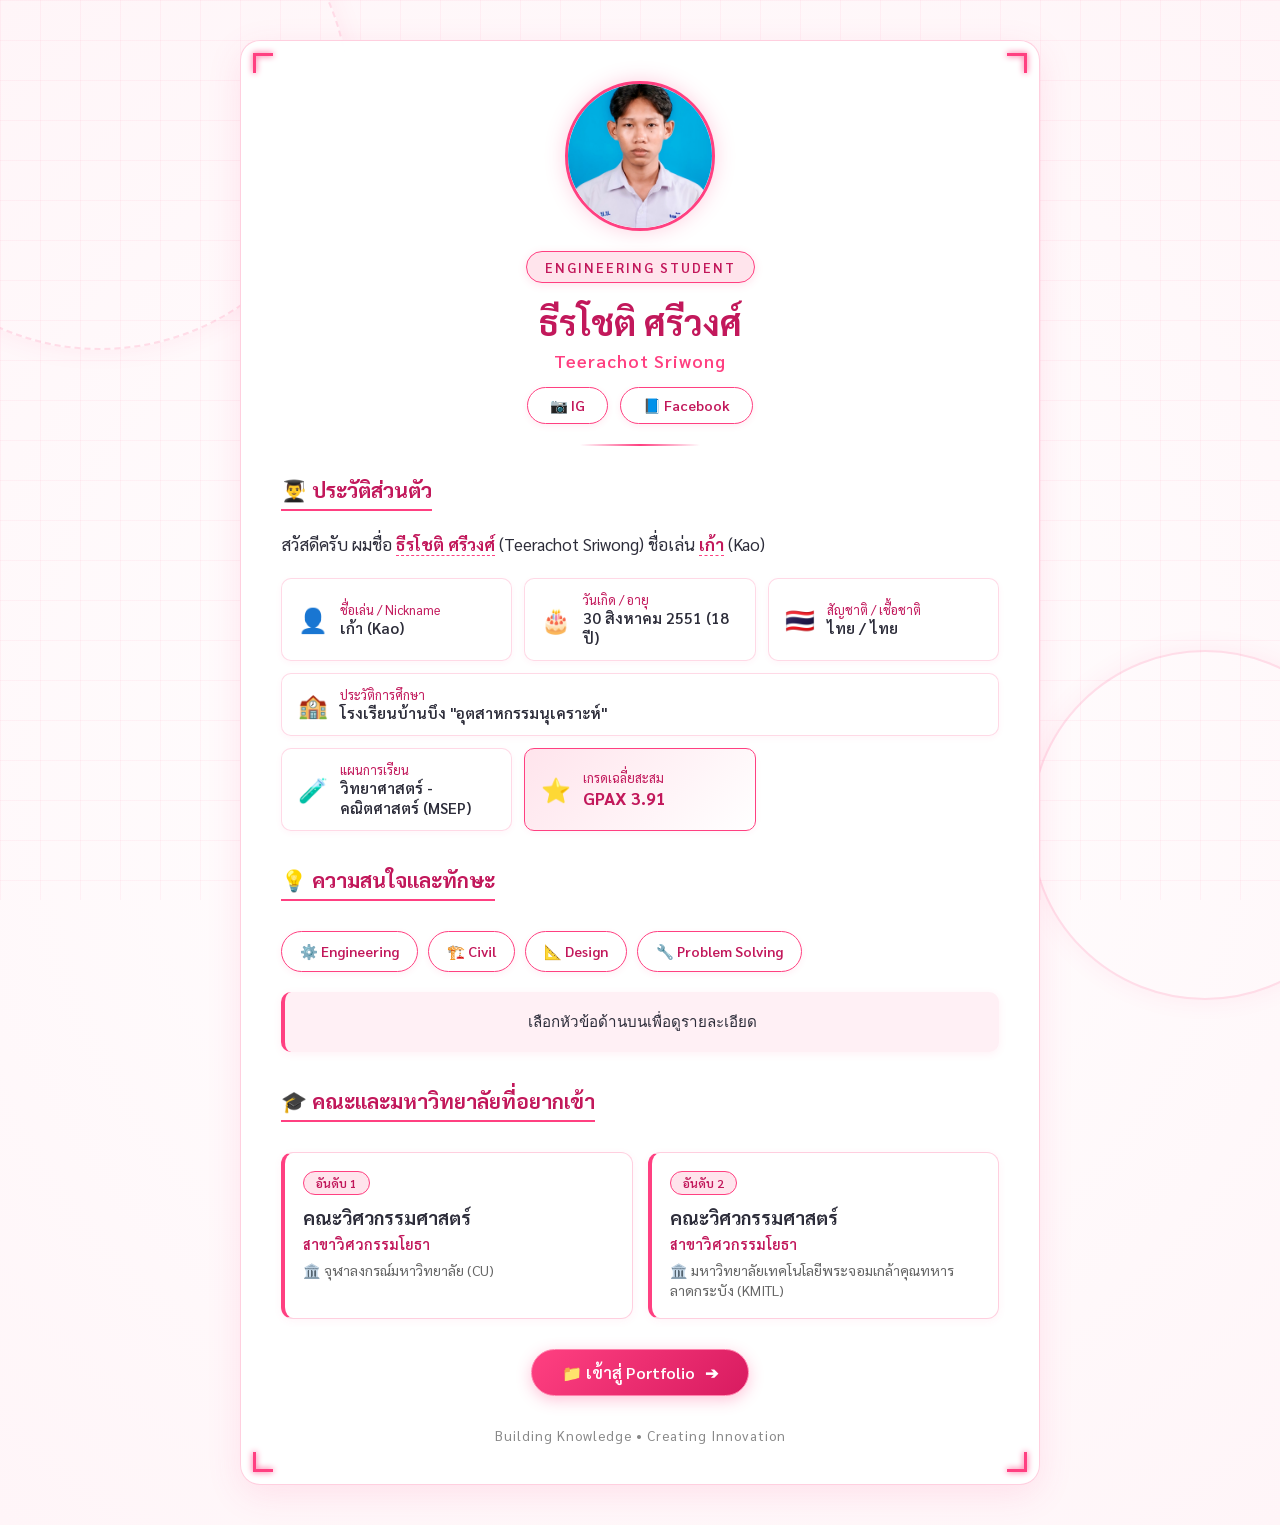
==== commit bc4a5d2b: "Update index.html" ====
--- a/index.html
+++ b/index.html
@@ -479,7 +479,7 @@
 
         <!-- Profile Image -->
         <div class="profile-image">
-            <img src="Kao.jpg" alt="รูปโปรไฟล์ Teerachot Sriwong">
+            <img src="IMG_0790.jpeg" alt="รูปโปรไฟล์ Teerachot Sriwong">
         </div>
 
         <!-- Status -->
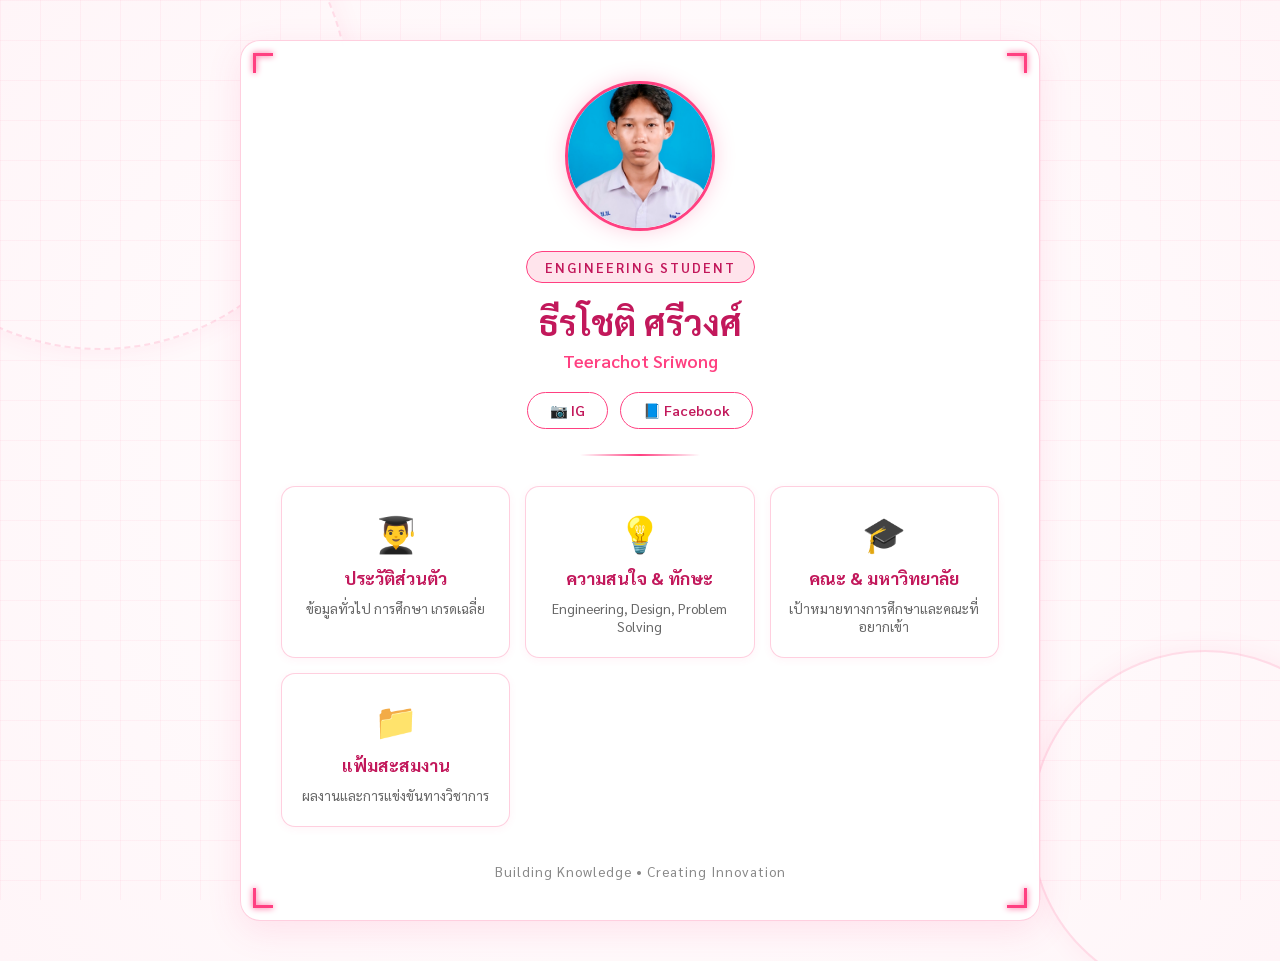
==== commit 608bb896: "Update index.html" ====
--- a/index.html
+++ b/index.html
@@ -4,7 +4,7 @@
     <meta charset="UTF-8">
     <meta name="viewport" content="width=device-width, initial-scale=1.0">
     <meta name="description" content="Portfolio - Teerachot Sriwong">
-    <title>โปรไฟล์ | Teerachot Sriwong</title>
+    <title>หน้าหลัก | Teerachot Sriwong</title>
 
     <link rel="preconnect" href="https://fonts.googleapis.com">
     <link rel="preconnect" href="https://fonts.gstatic.com" crossorigin>
@@ -22,11 +22,7 @@
             --text-muted: #666666;
         }
 
-        * {
-            margin: 0;
-            padding: 0;
-            box-sizing: border-box;
-        }
+        * { margin: 0; padding: 0; box-sizing: border-box; }
 
         body {
             font-family: 'Sarabun', sans-serif;
@@ -41,7 +37,6 @@
             overflow-x: hidden;
         }
 
-        /* Subtle Pink Grid Background */
         body::before {
             content: "";
             position: fixed;
@@ -53,7 +48,6 @@
             z-index: 0;
         }
 
-        /* Background Animated Glows */
         .circle {
             position: fixed;
             border: 2px solid rgba(255, 64, 129, 0.15);
@@ -64,19 +58,12 @@
         }
 
         .circle1 {
-            width: 500px;
-            height: 500px;
-            top: -150px;
-            left: -150px;
-            border-style: dashed;
-            animation: rotateSlow 30s linear infinite;
+            width: 500px; height: 500px; top: -150px; left: -150px;
+            border-style: dashed; animation: rotateSlow 30s linear infinite;
         }
 
         .circle2 {
-            width: 350px;
-            height: 350px;
-            bottom: -100px;
-            right: -100px;
+            width: 350px; height: 350px; bottom: -100px; right: -100px;
             animation: rotateSlow 20s linear infinite reverse;
         }
 
@@ -85,7 +72,6 @@
             to { transform: rotate(360deg); }
         }
 
-        /* Main Profile Card */
         .card {
             position: relative;
             z-index: 10;
@@ -100,11 +86,9 @@
             box-shadow: 0 10px 35px rgba(255, 64, 129, 0.12);
         }
 
-        /* Neon Corner Brackets */
         .corner {
             position: absolute;
-            width: 20px;
-            height: 20px;
+            width: 20px; height: 20px;
             pointer-events: none;
             filter: drop-shadow(0 0 3px var(--pink-main));
         }
@@ -114,537 +98,148 @@
         .bl { bottom: 12px; left: 12px; border-bottom: 3px solid var(--pink-main); border-left: 3px solid var(--pink-main); }
         .br { bottom: 12px; right: 12px; border-bottom: 3px solid var(--pink-main); border-right: 3px solid var(--pink-main); }
 
-        /* Profile Image */
         .profile-image {
-            width: 150px;
-            height: 150px;
+            width: 150px; height: 150px;
             margin: 0 auto 20px;
-            position: relative;
         }
 
         .profile-image img {
-            width: 100%;
-            height: 100%;
-            border-radius: 50%;
-            object-fit: cover;
+            width: 100%; height: 100%;
+            border-radius: 50%; object-fit: cover;
             border: 3px solid var(--pink-main);
             box-shadow: 0 0 20px rgba(255, 64, 129, 0.25);
             transition: transform 0.3s ease;
         }
 
-        .profile-image img:hover {
-            transform: scale(1.05);
-            box-shadow: 0 0 30px var(--pink-glow);
-        }
-
-        /* Status Badge */
+        .profile-image img:hover { transform: scale(1.05); }
+
         .badge {
-            display: inline-block;
-            padding: 6px 18px;
-            background: var(--pink-light);
-            color: var(--pink-dark);
-            border: 1px solid var(--pink-main);
-            border-radius: 30px;
-            font-size: 0.85rem;
-            font-weight: 600;
-            letter-spacing: 2px;
-            box-shadow: 0 2px 8px rgba(255, 64, 129, 0.15);
+            display: inline-block; padding: 6px 18px;
+            background: var(--pink-light); color: var(--pink-dark);
+            border: 1px solid var(--pink-main); border-radius: 30px;
+            font-size: 0.85rem; font-weight: 600; letter-spacing: 2px;
             margin-bottom: 15px;
         }
 
-        h1 {
-            font-size: 2.2rem;
-            color: var(--pink-dark);
-            margin-bottom: 5px;
-        }
-
-        .english-name {
-            font-size: 1.1rem;
-            color: var(--pink-main);
-            margin-bottom: 15px;
-            letter-spacing: 1px;
-            font-weight: 600;
-        }
-
-        /* Social Links */
+        h1 { font-size: 2.2rem; color: var(--pink-dark); margin-bottom: 5px; }
+        .english-name { font-size: 1.1rem; color: var(--pink-main); margin-bottom: 20px; font-weight: 600; }
+
         .social-container {
-            display: flex;
-            justify-content: center;
-            gap: 12px;
-            margin-bottom: 20px;
+            display: flex; justify-content: center; gap: 12px; margin-bottom: 25px;
         }
 
         .social-btn {
-            display: inline-block;
-            padding: 8px 22px;
-            background: #ffffff;
-            border: 1px solid var(--pink-main);
-            color: var(--pink-dark);
-            text-decoration: none;
-            border-radius: 25px;
-            font-size: 0.9rem;
-            font-weight: 600;
+            padding: 8px 22px; background: #ffffff;
+            border: 1px solid var(--pink-main); color: var(--pink-dark);
+            text-decoration: none; border-radius: 25px; font-size: 0.9rem; font-weight: 600;
             transition: all 0.3s ease;
-            box-shadow: 0 2px 6px rgba(255, 64, 129, 0.1);
         }
 
         .social-btn:hover {
-            background: var(--pink-main);
-            color: #ffffff;
-            box-shadow: 0 0 15px var(--pink-glow);
-            transform: translateY(-2px);
+            background: var(--pink-main); color: #ffffff; transform: translateY(-2px);
         }
 
         .line {
-            width: 120px;
-            height: 2px;
+            width: 120px; height: 2px;
             background: linear-gradient(90deg, transparent, var(--pink-main), transparent);
             margin: 20px auto 30px;
         }
 
-        /* About Section */
-        .about {
-            text-align: left;
-            margin-bottom: 35px;
-        }
-
-        .about h2, .skills h2, .target-section h2 {
-            font-size: 1.3rem;
-            color: var(--pink-dark);
-            margin-bottom: 20px;
-            border-bottom: 2px solid var(--pink-main);
-            padding-bottom: 6px;
-            display: inline-block;
-        }
-
-        .intro-text {
-            font-size: 1.05rem;
+        /* Menu Grid */
+        .menu-grid {
+            display: grid;
+            grid-template-columns: repeat(auto-fit, minmax(220px, 1fr));
+            gap: 15px;
+            margin-top: 20px;
+        }
+
+        .menu-card {
+            background: #ffffff;
+            border: 1px solid rgba(255, 64, 129, 0.25);
+            border-radius: 14px;
+            padding: 22px 18px;
+            text-decoration: none;
             color: var(--text-main);
-            margin-bottom: 20px;
-            line-height: 1.6;
-        }
-
-        .highlight {
-            color: var(--pink-dark);
-            font-weight: 700;
-            border-bottom: 1px dashed var(--pink-main);
-        }
-
-        /* Info Grid */
-        .info-grid {
-            display: grid;
-            grid-template-columns: repeat(auto-fit, minmax(230px, 1fr));
-            gap: 12px;
-        }
-
-        .info-card {
-            background: #ffffff;
-            border: 1px solid rgba(255, 64, 129, 0.2);
-            border-radius: 10px;
-            padding: 12px 16px;
+            transition: all 0.3s ease;
             display: flex;
+            flex-direction: column;
             align-items: center;
-            gap: 12px;
-            transition: all 0.3s ease;
-            box-shadow: 0 2px 6px rgba(255, 64, 129, 0.05);
-        }
-
-        .info-card:hover {
+            gap: 10px;
+            box-shadow: 0 2px 8px rgba(255, 64, 129, 0.06);
+        }
+
+        .menu-card:hover {
             background: #fff0f5;
             border-color: var(--pink-main);
-            transform: translateY(-2px);
-            box-shadow: 0 4px 12px rgba(255, 64, 129, 0.15);
-        }
-
-        .info-card.full-width {
-            grid-column: 1 / -1;
-        }
-
-        .info-icon {
-            font-size: 1.5rem;
-        }
-
-        .info-content {
-            display: flex;
-            flex-direction: column;
-        }
-
-        .info-label {
-            font-size: 0.8rem;
-            color: var(--pink-dark);
-        }
-
-        .info-value {
-            font-size: 0.95rem;
-            color: var(--text-main);
-            font-weight: 600;
-        }
-
-        .gpax-card {
-            background: linear-gradient(135deg, var(--pink-light), #ffffff);
-            border-color: var(--pink-main);
-        }
-
-        .gpax-badge {
-            font-size: 1.1rem;
-            font-weight: 700;
-            color: var(--pink-dark);
-        }
-
-        /* Skills Tags */
-        .skills {
-            text-align: left;
-            margin-bottom: 20px;
-        }
-
-        .tags {
-            display: flex;
-            flex-wrap: wrap;
-            gap: 10px;
-            margin-top: 10px;
-        }
-
-        .tag-btn {
-            background: #ffffff;
-            border: 1px solid var(--pink-main);
-            color: var(--pink-dark);
-            padding: 10px 18px;
-            border-radius: 25px;
-            cursor: pointer;
-            font-family: inherit;
-            font-size: 0.9rem;
-            font-weight: 600;
-            transition: all 0.3s ease;
-            box-shadow: 0 2px 6px rgba(255, 64, 129, 0.08);
-        }
-
-        .tag-btn:hover, .tag-btn.active {
-            background: var(--pink-main);
-            color: #ffffff;
-            box-shadow: 0 0 15px var(--pink-glow);
-            transform: translateY(-2px);
-        }
-
-        /* Dynamic Info Box */
-        .info-box {
-            margin-top: 20px;
-            background: #fff0f5;
-            padding: 18px;
-            border-left: 4px solid var(--pink-main);
-            border-radius: 10px;
-            opacity: 0;
-            transform: translateY(10px);
-            transition: all 0.3s ease;
-            min-height: 60px;
-            display: flex;
-            align-items: center;
-            justify-content: center;
-            text-align: center;
-            color: var(--text-main);
-            font-size: 0.95rem;
-            font-weight: 500;
-            box-shadow: 0 2px 8px rgba(255, 64, 129, 0.08);
-        }
-
-        .info-box.show {
-            opacity: 1;
-            transform: translateY(0);
-        }
-
-        /* Target Faculty Section */
-        .target-section {
-            text-align: left;
-            margin-top: 35px;
-            margin-bottom: 25px;
-        }
-
-        .target-grid {
-            display: grid;
-            grid-template-columns: repeat(auto-fit, minmax(240px, 1fr));
-            gap: 15px;
-            margin-top: 10px;
-        }
-
-        .target-card {
-            background: #ffffff;
-            border: 1px solid rgba(255, 64, 129, 0.25);
-            border-left: 4px solid var(--pink-main);
-            border-radius: 12px;
-            padding: 18px;
-            transition: all 0.3s ease;
-            box-shadow: 0 2px 8px rgba(255, 64, 129, 0.06);
-        }
-
-        .target-card:hover {
-            background: #fff0f5;
-            border-color: var(--pink-main);
-            transform: translateY(-3px);
-            box-shadow: 0 4px 15px rgba(255, 64, 129, 0.15);
-        }
-
-        .target-badge {
-            display: inline-block;
-            padding: 3px 12px;
-            background: var(--pink-light);
-            border: 1px solid var(--pink-main);
-            border-radius: 15px;
-            font-size: 0.75rem;
-            font-weight: 600;
-            color: var(--pink-dark);
-            margin-bottom: 10px;
-        }
-
-        .target-card h3 {
-            font-size: 1.15rem;
-            color: var(--text-main);
-            margin-bottom: 6px;
-        }
-
-        .faculty-sub {
-            font-size: 0.9rem;
-            color: var(--pink-dark);
-            margin-bottom: 8px;
-            font-weight: 600;
-        }
-
-        .university-name {
-            font-size: 0.88rem;
-            color: var(--text-muted);
-            line-height: 1.4;
-        }
-
-        /* Navigation Button */
-        .next-btn-container {
-            margin-top: 30px;
-        }
-
-        .next-btn {
-            display: inline-flex;
-            align-items: center;
-            gap: 10px;
-            padding: 12px 30px;
-            background: linear-gradient(135deg, #ff4081, #d81b60);
-            color: #ffffff;
-            text-decoration: none;
-            border-radius: 30px;
-            font-weight: 600;
-            font-size: 1rem;
-            box-shadow: 0 4px 15px rgba(255, 64, 129, 0.3);
-            transition: all 0.3s ease;
-            border: 1px solid #ff80ab;
-        }
-
-        .next-btn:hover {
-            background: linear-gradient(135deg, #ff80ab, #ff4081);
-            transform: translateY(-2px);
-            box-shadow: 0 6px 20px rgba(255, 64, 129, 0.4);
-        }
-
-        .next-btn span {
-            transition: transform 0.3s ease;
-        }
-
-        .next-btn:hover span {
-            transform: translateX(5px);
-        }
-
-        .footer {
-            margin-top: 30px;
-            color: #888888;
-            font-size: 0.85rem;
-            letter-spacing: 1px;
-        }
+            transform: translateY(-4px);
+            box-shadow: 0 6px 20px rgba(255, 64, 129, 0.18);
+        }
+
+        .menu-icon { font-size: 2.2rem; }
+        .menu-title { font-size: 1.1rem; font-weight: 700; color: var(--pink-dark); }
+        .menu-desc { font-size: 0.85rem; color: var(--text-muted); }
+
+        .footer { margin-top: 35px; color: #888888; font-size: 0.85rem; letter-spacing: 1px; }
 
         @media (max-width: 600px) {
             .card { padding: 25px 20px; }
-            .info-grid, .target-grid { grid-template-columns: 1fr; }
-            h1 { font-size: 1.8rem; }
+            .menu-grid { grid-template-columns: 1fr; }
         }
     </style>
 </head>
 
 <body>
-
-    <!-- Background Glows -->
     <div class="circle circle1"></div>
     <div class="circle circle2"></div>
 
-    <!-- Main Profile -->
     <main class="card">
-
         <div class="corner tl"></div>
         <div class="corner tr"></div>
         <div class="corner bl"></div>
         <div class="corner br"></div>
 
-        <!-- Profile Image -->
         <div class="profile-image">
             <img src="IMG_0790.jpeg" alt="รูปโปรไฟล์ Teerachot Sriwong">
         </div>
 
-        <!-- Status -->
-        <div class="badge">
-            ENGINEERING STUDENT
-        </div>
-
-        <!-- Name -->
+        <div class="badge">ENGINEERING STUDENT</div>
         <h1>ธีรโชติ ศรีวงศ์</h1>
         <p class="english-name">Teerachot Sriwong</p>
 
-        <!-- Social Links -->
         <div class="social-container">
-            <a href="https://www.instagram.com/tee_.xyz/" target="_blank" rel="noopener noreferrer" class="social-btn">
-                📷 IG
-            </a>
-            <a href="https://www.facebook.com/teerachot.kup" target="_blank" rel="noopener noreferrer" class="social-btn">
-                📘 Facebook
-            </a>
+            <a href="https://www.instagram.com/tee_.xyz/" target="_blank" rel="noopener noreferrer" class="social-btn">📷 IG</a>
+            <a href="https://www.facebook.com/teerachot.kup" target="_blank" rel="noopener noreferrer" class="social-btn">📘 Facebook</a>
         </div>
 
         <div class="line"></div>
 
-        <!-- About Section -->
-        <section class="about">
-            <h2>👨‍🎓 ประวัติส่วนตัว</h2>
-
-            <p class="intro-text">
-                สวัสดีครับ ผมชื่อ <span class="highlight">ธีรโชติ ศรีวงศ์</span> (Teerachot Sriwong) ชื่อเล่น <span class="highlight">เก้า</span> (Kao)
-            </p>
-
-            <div class="info-grid">
-                <div class="info-card">
-                    <div class="info-icon">👤</div>
-                    <div class="info-content">
-                        <span class="info-label">ชื่อเล่น / Nickname</span>
-                        <span class="info-value">เก้า (Kao)</span>
-                    </div>
-                </div>
-
-                <div class="info-card">
-                    <div class="info-icon">🎂</div>
-                    <div class="info-content">
-                        <span class="info-label">วันเกิด / อายุ</span>
-                        <span class="info-value">30 สิงหาคม 2551 (18 ปี)</span>
-                    </div>
-                </div>
-
-                <div class="info-card">
-                    <div class="info-icon">🇹🇭</div>
-                    <div class="info-content">
-                        <span class="info-label">สัญชาติ / เชื้อชาติ</span>
-                        <span class="info-value">ไทย / ไทย</span>
-                    </div>
-                </div>
-
-                <div class="info-card full-width">
-                    <div class="info-icon">🏫</div>
-                    <div class="info-content">
-                        <span class="info-label">ประวัติการศึกษา</span>
-                        <span class="info-value">โรงเรียนบ้านบึง "อุตสาหกรรมนุเคราะห์"</span>
-                    </div>
-                </div>
-
-                <div class="info-card">
-                    <div class="info-icon">🧪</div>
-                    <div class="info-content">
-                        <span class="info-label">แผนการเรียน</span>
-                        <span class="info-value">วิทยาศาสตร์ - คณิตศาสตร์ (MSEP)</span>
-                    </div>
-                </div>
-
-                <div class="info-card gpax-card">
-                    <div class="info-icon">⭐</div>
-                    <div class="info-content">
-                        <span class="info-label">เกรดเฉลี่ยสะสม</span>
-                        <span class="gpax-badge">GPAX 3.91</span>
-                    </div>
-                </div>
-            </div>
-        </section>
-
-        <!-- Skills Section -->
-        <section class="skills">
-            <h2>💡 ความสนใจและทักษะ</h2>
-
-            <div class="tags">
-                <button class="tag-btn" onclick="showInfo('engineering', event)">
-                    ⚙️ Engineering
-                </button>
-                <button class="tag-btn" onclick="showInfo('civil', event)">
-                    🏗️ Civil
-                </button>
-                <button class="tag-btn" onclick="showInfo('design', event)">
-                    📐 Design
-                </button>
-                <button class="tag-btn" onclick="showInfo('problem', event)">
-                    🔧 Problem Solving
-                </button>
-            </div>
-        </section>
-
-        <!-- Dynamic Info Box -->
-        <div id="infoBox" class="info-box show">
-            เลือกหัวข้อด้านบนเพื่อดูรายละเอียด
-        </div>
-
-        <!-- Target Faculty & University Section -->
-        <section class="target-section">
-            <h2>🎓 คณะและมหาวิทยาลัยที่อยากเข้า</h2>
-
-            <div class="target-grid">
-                <div class="target-card">
-                    <span class="target-badge">อันดับ 1</span>
-                    <h3>คณะวิศวกรรมศาสตร์</h3>
-                    <p class="faculty-sub">สาขาวิศวกรรมโยธา</p>
-                    <p class="university-name">🏛️ จุฬาลงกรณ์มหาวิทยาลัย (CU)</p>
-                </div>
-
-                <div class="target-card">
-                    <span class="target-badge">อันดับ 2</span>
-                    <h3>คณะวิศวกรรมศาสตร์</h3>
-                    <p class="faculty-sub">สาขาวิศวกรรมโยธา </p>
-                    <p class="university-name">🏛️ มหาวิทยาลัยเทคโนโลยีพระจอมเกล้าคุณทหารลาดกระบัง (KMITL)</p>
-                </div>
-            </div>
-        </section>
-
-        <!-- Portfolio Button -->
-        <div class="next-btn-container">
-            <a href="portfolio.html" class="next-btn">
-                📁 เข้าสู่ Portfolio
-                <span>➔</span>
-            </a>
-        </div>
-
-        <footer class="footer">
-            Building Knowledge • Creating Innovation
-        </footer>
-
+        <nav class="menu-grid">
+            <a href="about.html" class="menu-card">
+                <span class="menu-icon">👨‍🎓</span>
+                <span class="menu-title">ประวัติส่วนตัว</span>
+                <span class="menu-desc">ข้อมูลทั่วไป การศึกษา เกรดเฉลี่ย</span>
+            </a>
+
+            <a href="skills.html" class="menu-card">
+                <span class="menu-icon">💡</span>
+                <span class="menu-title">ความสนใจ & ทักษะ</span>
+                <span class="menu-desc">Engineering, Design, Problem Solving</span>
+            </a>
+
+            <a href="target.html" class="menu-card">
+                <span class="menu-icon">🎓</span>
+                <span class="menu-title">คณะ & มหาวิทยาลัย</span>
+                <span class="menu-desc">เป้าหมายทางการศึกษาและคณะที่อยากเข้า</span>
+            </a>
+
+            <a href="portfolio.html" class="menu-card">
+                <span class="menu-icon">📁</span>
+                <span class="menu-title">แฟ้มสะสมงาน</span>
+                <span class="menu-desc">ผลงานและการแข่งขันทางวิชาการ</span>
+            </a>
+        </nav>
+
+        <footer class="footer">Building Knowledge • Creating Innovation</footer>
     </main>
-
-    <script>
-        const content = {
-            engineering: "⚙️ Engineering คือการประยุกต์ใช้วิทยาศาสตร์ คณิตศาสตร์ และความคิดสร้างสรรค์เพื่อแก้ปัญหาในโลกจริง",
-            civil: "🏗️ Civil Engineering เกี่ยวข้องกับการออกแบบและก่อสร้างอาคาร ถนน สะพาน เขื่อน และโครงสร้างพื้นฐาน",
-            design: "📐 Design คือการออกแบบ วางแผน และพัฒนาระบบหรือโครงสร้างให้มีประสิทธิภาพและปลอดภัย",
-            problem: "🔧 Problem Solving คือหัวใจของงานวิศวกรรมในการวิเคราะห์และแก้ปัญหาอย่างเป็นระบบ"
-        };
-
-        function showInfo(type, event) {
-            const btn = event.currentTarget;
-
-            document.querySelectorAll('.tag-btn').forEach(b => b.classList.remove('active'));
-            btn.classList.add('active');
-
-            const box = document.getElementById('infoBox');
-            box.classList.remove('show');
-
-            setTimeout(() => {
-                box.innerHTML = content[type];
-                box.classList.add('show');
-            }, 150);
-        }
-    </script>
-
 </body>
 </html>
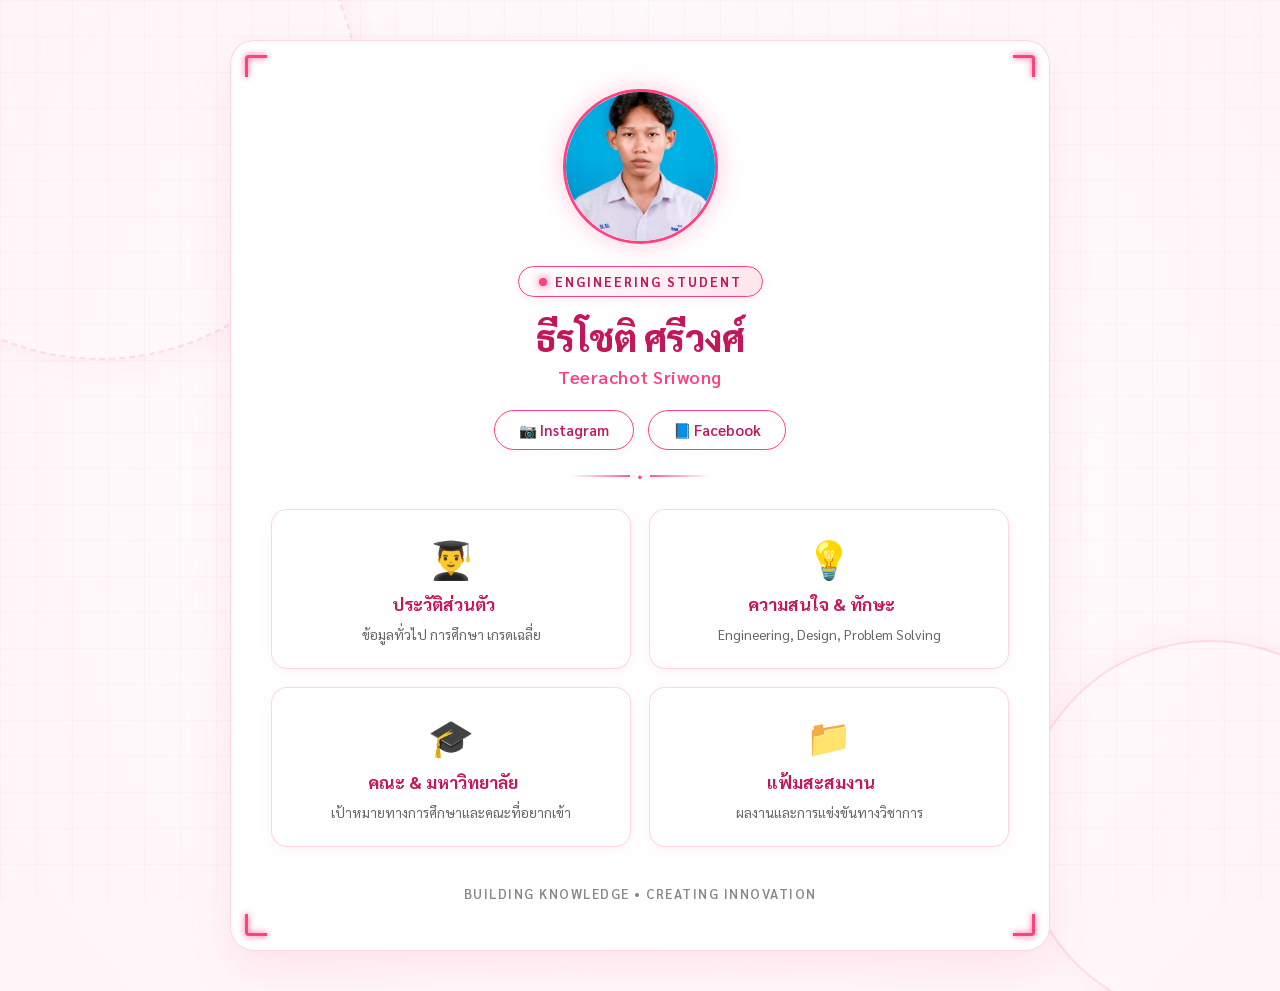
==== commit e9cce4be: "Update index.html" ====
--- a/index.html
+++ b/index.html
@@ -8,7 +8,7 @@
 
     <link rel="preconnect" href="https://fonts.googleapis.com">
     <link rel="preconnect" href="https://fonts.gstatic.com" crossorigin>
-    <link href="https://fonts.googleapis.com/css2?family=Sarabun:wght@300;400;600;700&display=swap" rel="stylesheet">
+    <link href="https://fonts.googleapis.com/css2?family=Sarabun:wght@300;400;600;700;800&display=swap" rel="stylesheet">
 
     <style>
         :root {
@@ -37,34 +37,36 @@
             overflow-x: hidden;
         }
 
+        /* Background Pattern */
         body::before {
             content: "";
             position: fixed;
             inset: 0;
             background: 
-                linear-gradient(rgba(255, 64, 129, 0.05) 1px, transparent 1px),
-                linear-gradient(90deg, rgba(255, 64, 129, 0.05) 1px, transparent 1px);
-            background-size: 40px 40px;
+                linear-gradient(rgba(255, 64, 129, 0.04) 1px, transparent 1px),
+                linear-gradient(90deg, rgba(255, 64, 129, 0.04) 1px, transparent 1px);
+            background-size: 36px 36px;
             z-index: 0;
         }
 
+        /* Decorative Floating Circles */
         .circle {
             position: fixed;
             border: 2px solid rgba(255, 64, 129, 0.15);
             border-radius: 50%;
             pointer-events: none;
-            box-shadow: 0 0 25px rgba(255, 64, 129, 0.08);
+            box-shadow: 0 0 30px rgba(255, 64, 129, 0.08);
             z-index: 0;
         }
 
         .circle1 {
-            width: 500px; height: 500px; top: -150px; left: -150px;
-            border-style: dashed; animation: rotateSlow 30s linear infinite;
+            width: 520px; height: 520px; top: -160px; left: -160px;
+            border-style: dashed; animation: rotateSlow 35s linear infinite;
         }
 
         .circle2 {
-            width: 350px; height: 350px; bottom: -100px; right: -100px;
-            animation: rotateSlow 20s linear infinite reverse;
+            width: 380px; height: 380px; bottom: -120px; right: -120px;
+            animation: rotateSlow 22s linear infinite reverse;
         }
 
         @keyframes rotateSlow {
@@ -72,118 +74,262 @@
             to { transform: rotate(360deg); }
         }
 
+        /* Main Card */
         .card {
             position: relative;
             z-index: 10;
             width: 100%;
-            max-width: 800px;
+            max-width: 820px;
             background: var(--card-bg);
-            border-radius: 20px;
-            padding: 40px;
+            border-radius: 24px;
+            padding: 48px 40px;
             text-align: center;
-            backdrop-filter: blur(12px);
-            border: 1px solid rgba(255, 64, 129, 0.25);
-            box-shadow: 0 10px 35px rgba(255, 64, 129, 0.12);
-        }
-
+            backdrop-filter: blur(16px);
+            border: 1px solid rgba(255, 64, 129, 0.22);
+            box-shadow: 
+                0 20px 45px rgba(255, 64, 129, 0.11),
+                inset 0 0 0 1px rgba(255, 255, 255, 0.8);
+            animation: slideUp 0.7s cubic-bezier(0.16, 1, 0.3, 1);
+        }
+
+        @keyframes slideUp {
+            from { opacity: 0; transform: translateY(25px); }
+            to { opacity: 1; transform: translateY(0); }
+        }
+
+        /* Corner Brackets */
         .corner {
             position: absolute;
-            width: 20px; height: 20px;
+            width: 22px; height: 22px;
             pointer-events: none;
             filter: drop-shadow(0 0 3px var(--pink-main));
         }
 
-        .tl { top: 12px; left: 12px; border-top: 3px solid var(--pink-main); border-left: 3px solid var(--pink-main); }
-        .tr { top: 12px; right: 12px; border-top: 3px solid var(--pink-main); border-right: 3px solid var(--pink-main); }
-        .bl { bottom: 12px; left: 12px; border-bottom: 3px solid var(--pink-main); border-left: 3px solid var(--pink-main); }
-        .br { bottom: 12px; right: 12px; border-bottom: 3px solid var(--pink-main); border-right: 3px solid var(--pink-main); }
-
+        .tl { top: 14px; left: 14px; border-top: 3px solid var(--pink-main); border-left: 3px solid var(--pink-main); border-top-left-radius: 4px; }
+        .tr { top: 14px; right: 14px; border-top: 3px solid var(--pink-main); border-right: 3px solid var(--pink-main); border-top-right-radius: 4px; }
+        .bl { bottom: 14px; left: 14px; border-bottom: 3px solid var(--pink-main); border-left: 3px solid var(--pink-main); border-bottom-left-radius: 4px; }
+        .br { bottom: 14px; right: 14px; border-bottom: 3px solid var(--pink-main); border-right: 3px solid var(--pink-main); border-bottom-right-radius: 4px; }
+
+        /* Profile Image */
         .profile-image {
-            width: 150px; height: 150px;
-            margin: 0 auto 20px;
+            width: 155px; height: 155px;
+            margin: 0 auto 22px;
+            position: relative;
         }
 
         .profile-image img {
             width: 100%; height: 100%;
             border-radius: 50%; object-fit: cover;
-            border: 3px solid var(--pink-main);
-            box-shadow: 0 0 20px rgba(255, 64, 129, 0.25);
-            transition: transform 0.3s ease;
-        }
-
-        .profile-image img:hover { transform: scale(1.05); }
-
+            border: 3.5px solid var(--pink-main);
+            box-shadow: 0 0 25px rgba(255, 64, 129, 0.28);
+            transition: all 0.4s cubic-bezier(0.175, 0.885, 0.32, 1.275);
+        }
+
+        .profile-image:hover img {
+            transform: scale(1.06) rotate(1.5deg);
+            border-color: var(--pink-dark);
+            box-shadow: 0 0 35px rgba(255, 64, 129, 0.45);
+        }
+
+        /* Status Badge */
         .badge {
-            display: inline-block; padding: 6px 18px;
-            background: var(--pink-light); color: var(--pink-dark);
-            border: 1px solid var(--pink-main); border-radius: 30px;
-            font-size: 0.85rem; font-weight: 600; letter-spacing: 2px;
-            margin-bottom: 15px;
-        }
-
-        h1 { font-size: 2.2rem; color: var(--pink-dark); margin-bottom: 5px; }
-        .english-name { font-size: 1.1rem; color: var(--pink-main); margin-bottom: 20px; font-weight: 600; }
-
+            display: inline-flex;
+            align-items: center;
+            gap: 8px;
+            padding: 6px 20px;
+            background: linear-gradient(135deg, #ffffff, var(--pink-light));
+            color: var(--pink-dark);
+            border: 1px solid var(--pink-main);
+            border-radius: 30px;
+            font-size: 0.82rem;
+            font-weight: 700;
+            letter-spacing: 2px;
+            margin-bottom: 16px;
+            box-shadow: 0 2px 10px rgba(255, 64, 129, 0.1);
+        }
+
+        .badge-dot {
+            width: 8px; height: 8px;
+            background-color: var(--pink-main);
+            border-radius: 50%;
+            box-shadow: 0 0 8px var(--pink-main);
+            animation: pulse 2s infinite;
+        }
+
+        @keyframes pulse {
+            0%, 100% { transform: scale(1); opacity: 1; }
+            50% { transform: scale(1.3); opacity: 0.6; }
+        }
+
+        /* Typography */
+        h1 {
+            font-size: 2.3rem;
+            font-weight: 800;
+            color: var(--pink-dark);
+            margin-bottom: 4px;
+            letter-spacing: -0.5px;
+        }
+
+        .english-name {
+            font-size: 1.12rem;
+            color: var(--pink-main);
+            margin-bottom: 22px;
+            font-weight: 600;
+            letter-spacing: 0.5px;
+        }
+
+        /* Social Links */
         .social-container {
-            display: flex; justify-content: center; gap: 12px; margin-bottom: 25px;
+            display: flex; justify-content: center; gap: 14px; margin-bottom: 25px;
         }
 
         .social-btn {
-            padding: 8px 22px; background: #ffffff;
-            border: 1px solid var(--pink-main); color: var(--pink-dark);
-            text-decoration: none; border-radius: 25px; font-size: 0.9rem; font-weight: 600;
-            transition: all 0.3s ease;
+            padding: 9px 24px;
+            background: #ffffff;
+            border: 1px solid var(--pink-main);
+            color: var(--pink-dark);
+            text-decoration: none;
+            border-radius: 25px;
+            font-size: 0.92rem;
+            font-weight: 600;
+            transition: all 0.3s cubic-bezier(0.25, 0.8, 0.25, 1);
+            display: inline-flex;
+            align-items: center;
+            gap: 6px;
+            box-shadow: 0 2px 8px rgba(255, 64, 129, 0.05);
         }
 
         .social-btn:hover {
-            background: var(--pink-main); color: #ffffff; transform: translateY(-2px);
-        }
-
+            background: linear-gradient(135deg, var(--pink-main), var(--pink-dark));
+            color: #ffffff;
+            border-color: transparent;
+            transform: translateY(-3px);
+            box-shadow: 0 8px 20px rgba(255, 64, 129, 0.32);
+        }
+
+        /* Divider Line */
         .line {
-            width: 120px; height: 2px;
+            width: 140px; height: 2px;
             background: linear-gradient(90deg, transparent, var(--pink-main), transparent);
-            margin: 20px auto 30px;
-        }
-
-        /* Menu Grid */
+            margin: 22px auto 32px;
+            position: relative;
+        }
+
+        .line::after {
+            content: "◆";
+            position: absolute;
+            top: 50%; left: 50%;
+            transform: translate(-50%, -50%);
+            font-size: 8px;
+            color: var(--pink-main);
+            background: var(--card-bg);
+            padding: 0 6px;
+        }
+
+        /* Menu Grid - ปรับเป็นบรรทัดละ 2 หัวข้อ */
         .menu-grid {
             display: grid;
-            grid-template-columns: repeat(auto-fit, minmax(220px, 1fr));
-            gap: 15px;
-            margin-top: 20px;
+            grid-template-columns: repeat(2, 1fr); /* แสดงผล 2 คอลัมน์ */
+            gap: 18px;
+            margin-top: 10px;
         }
 
         .menu-card {
+            position: relative;
             background: #ffffff;
-            border: 1px solid rgba(255, 64, 129, 0.25);
-            border-radius: 14px;
-            padding: 22px 18px;
+            border: 1px solid rgba(255, 64, 129, 0.22);
+            border-radius: 16px;
+            padding: 24px 18px;
             text-decoration: none;
             color: var(--text-main);
-            transition: all 0.3s ease;
+            transition: all 0.35s cubic-bezier(0.165, 0.84, 0.44, 1);
             display: flex;
             flex-direction: column;
             align-items: center;
             gap: 10px;
-            box-shadow: 0 2px 8px rgba(255, 64, 129, 0.06);
+            box-shadow: 0 4px 14px rgba(255, 64, 129, 0.05);
+            overflow: hidden;
+        }
+
+        /* Top Bar Highlight on Hover */
+        .menu-card::before {
+            content: "";
+            position: absolute;
+            top: 0; left: 50%;
+            width: 0%; height: 3px;
+            background: linear-gradient(90deg, var(--pink-main), var(--pink-dark));
+            transition: all 0.35s ease;
+            transform: translateX(-50%);
         }
 
         .menu-card:hover {
-            background: #fff0f5;
-            border-color: var(--pink-main);
-            transform: translateY(-4px);
-            box-shadow: 0 6px 20px rgba(255, 64, 129, 0.18);
-        }
-
-        .menu-icon { font-size: 2.2rem; }
-        .menu-title { font-size: 1.1rem; font-weight: 700; color: var(--pink-dark); }
-        .menu-desc { font-size: 0.85rem; color: var(--text-muted); }
-
-        .footer { margin-top: 35px; color: #888888; font-size: 0.85rem; letter-spacing: 1px; }
-
+            background: #fff8fa;
+            border-color: rgba(255, 64, 129, 0.5);
+            transform: translateY(-5px);
+            box-shadow: 0 10px 25px rgba(255, 64, 129, 0.18);
+        }
+
+        .menu-card:hover::before {
+            width: 100%;
+        }
+
+        .menu-icon {
+            font-size: 2.3rem;
+            transition: transform 0.3s ease;
+        }
+
+        .menu-card:hover .menu-icon {
+            transform: scale(1.12) translateY(-2px);
+        }
+
+        .menu-title {
+            font-size: 1.1rem;
+            font-weight: 700;
+            color: var(--pink-dark);
+            display: flex;
+            align-items: center;
+            gap: 4px;
+        }
+
+        .menu-arrow {
+            font-size: 0.85rem;
+            opacity: 0;
+            transform: translateX(-6px);
+            transition: all 0.3s ease;
+            color: var(--pink-main);
+        }
+
+        .menu-card:hover .menu-arrow {
+            opacity: 1;
+            transform: translateX(2px);
+        }
+
+        .menu-desc {
+            font-size: 0.85rem;
+            color: var(--text-muted);
+            line-height: 1.4;
+        }
+
+        /* Footer */
+        .footer {
+            margin-top: 38px;
+            color: #888888;
+            font-size: 0.82rem;
+            letter-spacing: 1.5px;
+            text-transform: uppercase;
+            font-weight: 600;
+        }
+
+        /* Mobile Optimization */
         @media (max-width: 600px) {
-            .card { padding: 25px 20px; }
-            .menu-grid { grid-template-columns: 1fr; }
+            body { padding: 20px 12px; }
+            .card { padding: 32px 16px; border-radius: 20px; }
+            .menu-grid { gap: 12px; } /* ปรับระยะห่างให้พอดีบนมือถือ */
+            .menu-card { padding: 18px 12px; }
+            .menu-title { font-size: 0.98rem; }
+            .menu-desc { font-size: 0.78rem; }
+            h1 { font-size: 1.8rem; }
+            .profile-image { width: 125px; height: 125px; }
         }
     </style>
 </head>
@@ -202,12 +348,15 @@
             <img src="IMG_0790.jpeg" alt="รูปโปรไฟล์ Teerachot Sriwong">
         </div>
 
-        <div class="badge">ENGINEERING STUDENT</div>
+        <div class="badge">
+            <span class="badge-dot"></span>
+            ENGINEERING STUDENT
+        </div>
         <h1>ธีรโชติ ศรีวงศ์</h1>
         <p class="english-name">Teerachot Sriwong</p>
 
         <div class="social-container">
-            <a href="https://www.instagram.com/tee_.xyz/" target="_blank" rel="noopener noreferrer" class="social-btn">📷 IG</a>
+            <a href="https://www.instagram.com/tee_.xyz/" target="_blank" rel="noopener noreferrer" class="social-btn">📷 Instagram</a>
             <a href="https://www.facebook.com/teerachot.kup" target="_blank" rel="noopener noreferrer" class="social-btn">📘 Facebook</a>
         </div>
 
@@ -216,25 +365,25 @@
         <nav class="menu-grid">
             <a href="about.html" class="menu-card">
                 <span class="menu-icon">👨‍🎓</span>
-                <span class="menu-title">ประวัติส่วนตัว</span>
+                <span class="menu-title">ประวัติส่วนตัว <span class="menu-arrow">➔</span></span>
                 <span class="menu-desc">ข้อมูลทั่วไป การศึกษา เกรดเฉลี่ย</span>
             </a>
 
             <a href="skills.html" class="menu-card">
                 <span class="menu-icon">💡</span>
-                <span class="menu-title">ความสนใจ & ทักษะ</span>
+                <span class="menu-title">ความสนใจ & ทักษะ <span class="menu-arrow">➔</span></span>
                 <span class="menu-desc">Engineering, Design, Problem Solving</span>
             </a>
 
             <a href="target.html" class="menu-card">
                 <span class="menu-icon">🎓</span>
-                <span class="menu-title">คณะ & มหาวิทยาลัย</span>
+                <span class="menu-title">คณะ & มหาวิทยาลัย <span class="menu-arrow">➔</span></span>
                 <span class="menu-desc">เป้าหมายทางการศึกษาและคณะที่อยากเข้า</span>
             </a>
 
             <a href="portfolio.html" class="menu-card">
                 <span class="menu-icon">📁</span>
-                <span class="menu-title">แฟ้มสะสมงาน</span>
+                <span class="menu-title">แฟ้มสะสมงาน <span class="menu-arrow">➔</span></span>
                 <span class="menu-desc">ผลงานและการแข่งขันทางวิชาการ</span>
             </a>
         </nav>
